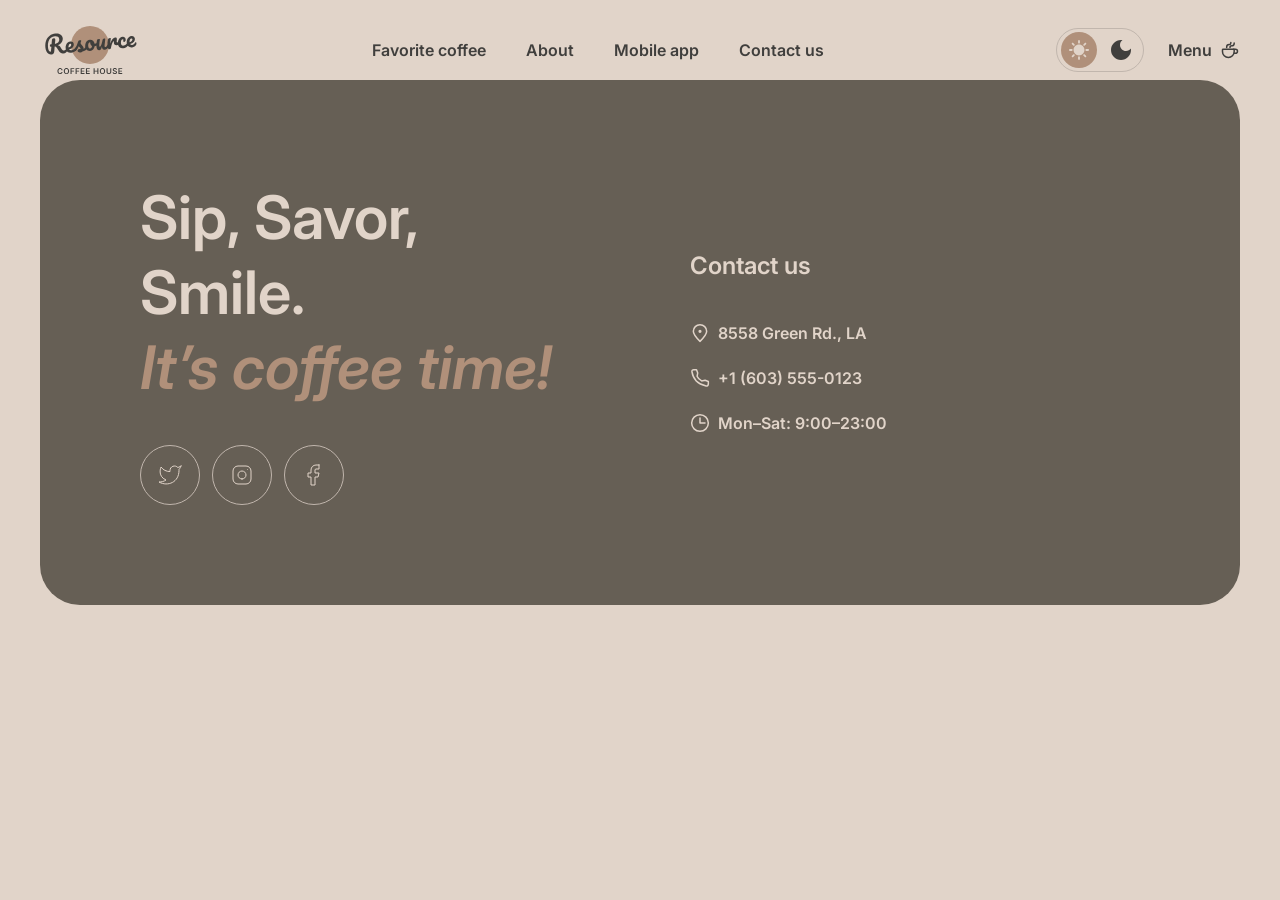
==== index.html @ eb85e0c7 "feat: add footer and header components" ====
<!doctype html>
<html lang="en" data-theme="light">
  <head>
    <meta charset="UTF-8" />
    <meta name="viewport" content="width=device-width, initial-scale=1.0" />

    <title>Coffee House</title>
    <meta name="description" content="Coffee House — enjoy premium coffee at out charming cafe." />

    <link rel="icon" href="./assets/icons/favicon.ico" sizes="any" />
    <link rel="icon" href="./assets/icons/favicon.svg" type="image/svg+xml" />
    <link rel="apple-touch-icon" href="./assets/images/mobile_icon.png" />

    <link rel="stylesheet" href="./css/global.css" />
    <link rel="stylesheet" href="./css/typography.css" />



    <link rel="stylesheet" href="./components/header/header.css" />
    <link rel="stylesheet" href="./components/footer/footer.css" />

    <script src="./js/components.js" defer></script>
    <script src="./js/theme.js" defer></script>
    <script src="./components/header/header.js" defer></script>
  </head>

  <body>
    <div id="header-container"></div>

    <main>
      <section class="hero">
        <!-- Hero -->
      </section>

      <section id="favorite-coffee" class="favorite-coffee">
        <!-- Favorite coffee -->
      </section>

      <section id="about" class="about">
        <!-- About -->
      </section>

      <section id="mobile-app" class="mobile-app">
        <!-- Mobile app -->
      </section>
    </main>

    <div id="footer-container"></div>
  </body>
</html>
---- css/global.css ----
@import url("https://fonts.googleapis.com/css2?family=Inter:ital,wght@0,400;0,600;1,600&display=swap");

:root {
  color-scheme: light;

  --text-primary: light-dark(#403f3d, #e1d4c9);
  --text-inverse: light-dark(#e1d4c9, #e1d4c9);
  --text-accent: light-dark(#b0907a, #b0907a);
  --background-page: light-dark(#e1d4c9, #292826);
  --background-container: light-dark(#665f55, #403f3d);
  --background-overlay: light-dark(
    rgba(64, 63, 61, 0.8),
    rgba(41, 40, 38, 0.8)
  );
  --border-primary: light-dark(#c1b6ad, #665f55);
  --border-inverse: light-dark(#665f55, #c1b6ad);
}

:root[data-theme="light"] {
  color-scheme: light;
}

:root[data-theme="dark"] {
  color-scheme: dark;
}

*,
*::before,
*::after {
  box-sizing: border-box;
}

html {
  scroll-behavior: smooth;
}

body {
  min-width: 380px;
  padding: 20px 40px;
  margin: 0 auto;
  font-family: "Inter", sans-serif;
  color: var(--text-primary);
  background-color: var(--background-page);
}

@media (max-width: 380px) {
  body {
    padding: 20px 16px 40px;
  }
}

h1,
h2,
h3,
p {
  margin: 0;
}

ul,
ol {
  margin: 0;
  padding: 0;
  list-style: none;
}

a {
  color: inherit;
  text-decoration: none;

  &:hover {
    text-decoration: underline;
    text-decoration-thickness: 2px;
    text-underline-offset: 4px;
  }
}

button,
input,
textarea,
select {
  font: inherit;
}

button {
  padding: 0;
  color: inherit;
  background: none;
  border: none;
  cursor: pointer;
}

img,
svg {
  display: block;
}

img {
  max-width: 100%;
  height: auto;
}
---- css/typography.css ----
.heading-1 {
  font-size: 72px;
  font-weight: 600;
  line-height: 1.05;
}

.heading-2 {
  font-size: 60px;
  font-weight: 600;
  line-height: 1.25;
}

.heading-3 {
  font-size: 24px;
  font-weight: 600;
  line-height: 1.25;
}

.text-medium {
  font-size: 16px;
  font-weight: 400;
  line-height: 1.5;
}

.text-caption {
  font-size: 10px;
  font-weight: 600;
  line-height: 1.4;
}

.linkButton {
  font-size: 16px;
  font-weight: 600;
  line-height: 1.5;
}

.burger-link {
  font-size: 32px;
  font-weight: 600;
  line-height: 1.25;
}

.accent {
  color: var(--text-accent);
  font-style: italic;
}

@media (max-width: 600px) {
  .heading-1 {
    font-size: 42px;
    line-height: 1.15;
  }

  .heading-2 {
    font-size: 32px;
    line-height: 1.25;
  }
}
---- components/header/header.css ----
.header {
  display: flex;
  align-items: center;
  justify-content: space-between;
  width: 100%;
  max-width: 1440px;
  margin: 0 auto;

  .logo {
    flex-shrink: 0;

    img {
      display: block;
      width: 100px;
      height: 60px;
    }

    .logoDark {
      display: none;
    }
  }

  .navigation {
    ul {
      display: flex;
      align-items: center;
      gap: 40px;
    }
  }

  .actions {
    display: flex;
    align-items: center;
    gap: 24px;
  }

  .themeSwitch {
    display: flex;
    align-items: center;
    justify-content: space-between;
    width: 88px;
    height: 44px;
    padding: 4px;
    border: 1px solid var(--border-primary);
    border-radius: 100px;

    .option {
      display: flex;
      align-items: center;
      justify-content: center;
      width: 36px;
      height: 36px;
      color: var(--text-primary);
      border-radius: 50%;
      transition:
        color 0.3s ease,
        background-color 0.3s ease;
    }

    .icon {
      width: 20px;
      height: 20px;
      background-color: currentColor;
      mask-repeat: no-repeat;
      mask-position: center;
      mask-size: contain;
      -webkit-mask-repeat: no-repeat;
      -webkit-mask-position: center;
      -webkit-mask-size: contain;
    }

    .sun {
      mask-image: url("../../assets/icons/sun.svg");
      -webkit-mask-image: url("../../assets/icons/sun.svg");
    }

    .moon {
      mask-image: url("../../assets/icons/moon.svg");
      -webkit-mask-image: url("../../assets/icons/moon.svg");
    }
  }

  .menuLink {
    display: flex;
    align-items: center;
    gap: 8px;
    color: var(--text-primary);

    &:hover {
      text-decoration: none;
      box-shadow: inset 0 -2px 0 currentColor;
    }

    .coffeeIcon {
      width: 20px;
      height: 20px;
      flex-shrink: 0;
    }
  }

  .burger {
    display: none;
  }

  .mobileNavigation {
    display: none;
  }
}

:root[data-theme="light"] {
  .header {
    .logoLight {
      display: block;
    }

    .logoDark {
      display: none;
    }

    .themeSwitch {
      .light {
        color: var(--text-inverse);
        background-color: var(--text-accent);
      }

      .dark {
        color: var(--text-primary);
        background-color: transparent;
      }
    }
  }
}

:root[data-theme="dark"] {
  .header {
    .logoLight {
      display: none;
    }

    .logoDark {
      display: block;
    }

    .themeSwitch {
      .light {
        color: var(--text-primary);
        background-color: transparent;
      }

      .dark {
        color: var(--text-inverse);
        background-color: var(--text-accent);
      }
    }
  }
}

@media (max-width: 768px) {
  .header {
    .navigation {
      display: none;
    }

    .actions {
      display: flex;
      align-items: center;
      gap: 24px;
    }

    .menuLink {
      display: none;
    }

    .themeSwitch {
      width: 104px;
      height: 52px;

      .option {
        width: 44px;
        height: 44px;
      }

      .icon {
        width: 20px;
        height: 20px;
      }
    }

    .burger {
      position: relative;
      display: flex;
      align-items: center;
      justify-content: center;
      width: 44px;
      height: 44px;
      border: 1px solid var(--border-inverse);
      border-radius: 50%;

      span {
        position: absolute;
        width: 16px;
        height: 1px;
        background-color: var(--text-primary);
      }

      span:first-child {
        transform: translateY(-4px);
      }

      span:last-child {
        transform: translateY(4px);
      }
    }

    .mobileNavigation {
      position: fixed;
      z-index: 10;
      top: 100px;
      left: 0;
      width: 100%;
      height: calc(100dvh - 100px);
      padding: clamp(60px, 15dvh, 222px) 40px 40px;
      box-sizing: border-box;
      background-color: var(--background-page);
      align-items: flex-start;
      justify-content: center;
      overflow-y: auto;

      ul {
        display: flex;
        flex-direction: column;
        align-items: center;
        width: 100%;
        gap: clamp(32px, 6dvh, 60px);
      }

      .menu {
        display: flex;
        align-items: center;
        gap: 16px;
        margin-top: 40px;
        color: var(--text-primary);

        &:hover {
          text-decoration: none;
          box-shadow: inset 0 -2px 0 currentColor;
        }

        .coffeeIcon {
          width: 40px;
          height: 40px;
          flex-shrink: 0;
        }
      }
    }

    &.menuOpen {
      .mobileNavigation {
        display: flex;
      }

      .burger {
        span:first-child {
          transform: rotate(45deg);
        }

        span:last-child {
          transform: rotate(-45deg);
        }
      }
    }
  }
}
---- components/footer/footer.css ----
.footer {
  display: flex;
  align-items: center;
  gap: 100px;
  width: 100%;
  max-width: 1360px;
  margin: 0 auto 40px;
  padding: 100px;
  color: var(--text-inverse);
  background-color: var(--background-container);
  border-radius: 40px;

  .offer,
  .contacts {
    width: 100%;
    max-width: 530px;
  }

  .offer {
    display: flex;
    flex-direction: column;
    gap: 40px;
  }

  .socials {
    display: flex;
    align-items: center;
    gap: 12px;
  }

  .socialLink {
    display: flex;
    align-items: center;
    justify-content: center;
    width: 60px;
    height: 60px;
    border: 1px solid var(--border-primary);
    border-radius: 50%;
    text-decoration: none;

    img {
      width: 24px;
      height: 24px;
    }

    &:hover {
      text-decoration: none;
    }
  }

  .contacts {
    display: flex;
    flex-direction: column;
    gap: 40px;
  }

  .contactList {
    display: flex;
    flex-direction: column;
    align-items: flex-start;
    gap: 21px;
    margin: 0;
    font-style: normal;
  }

  .contactItem {
    display: flex;
    align-items: center;
    gap: 8px;
    color: inherit;

    img {
      width: 20px;
      height: 20px;
      flex-shrink: 0;
    }
  }
}

@media (max-width: 768px) {
  .footer {
    flex-direction: column;
    align-items: flex-start;

    gap: 100px;

    padding: 100px 60px;

    .offer,
    .contacts {
      max-width: 100%;
    }
  }
}

@media (max-width: 380px) {
  .footer {
    gap: 40px;
    margin-bottom: 40px;
    padding: 60px 16px;

    .offer {
      gap: 40px;
    }

    .contacts {
      gap: 40px;
    }
  }
}
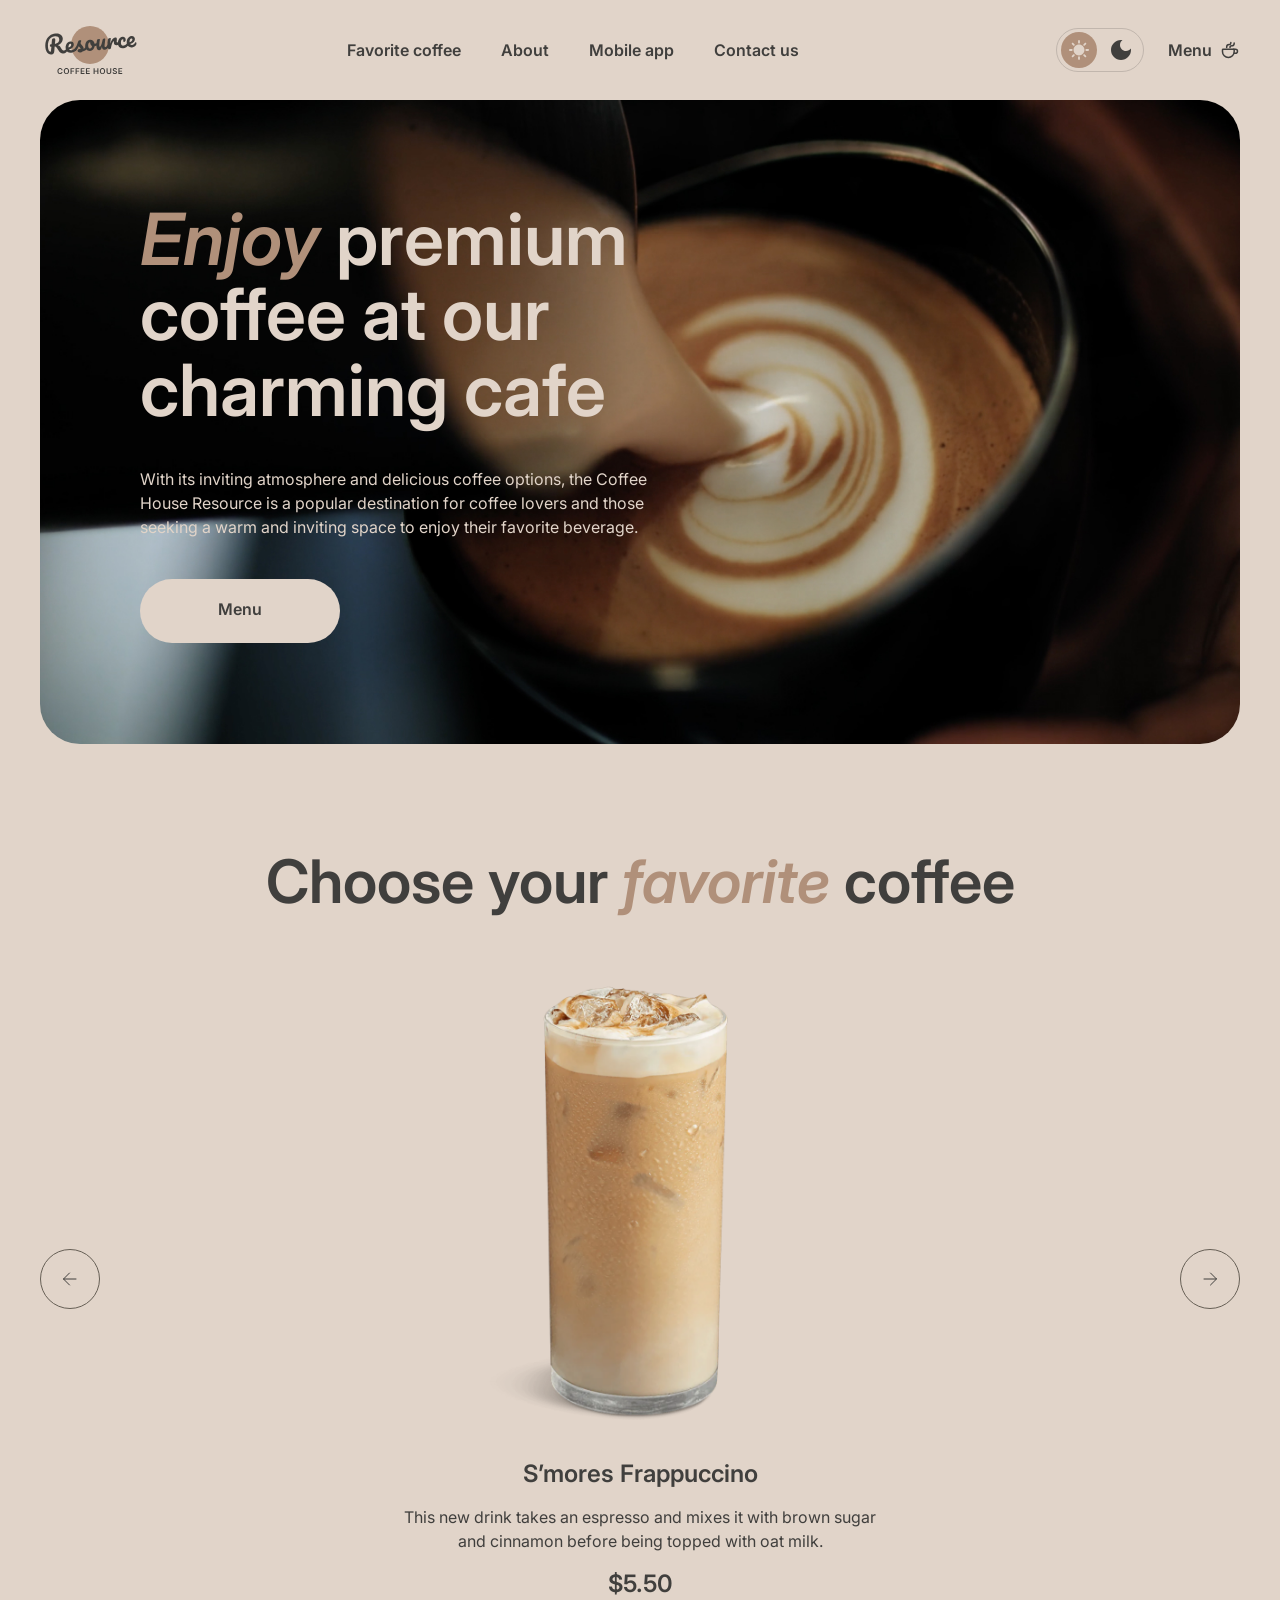
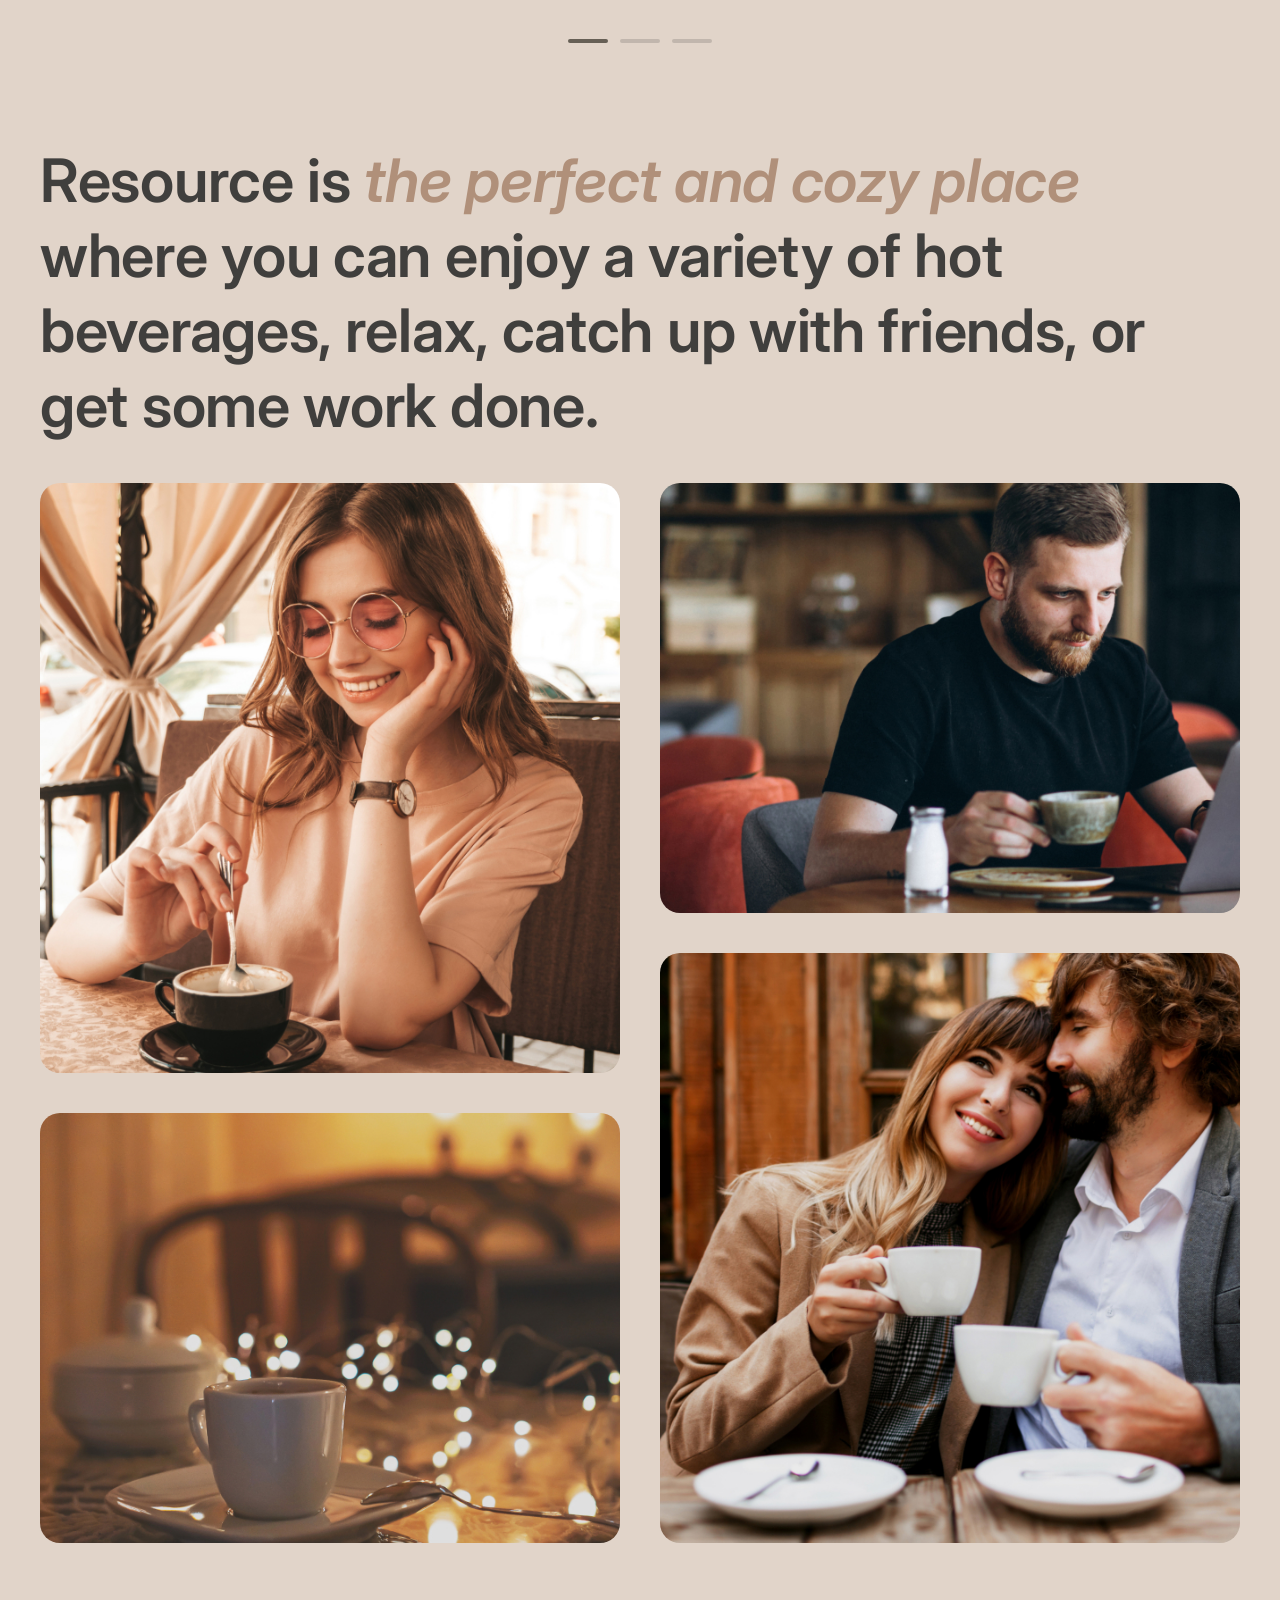
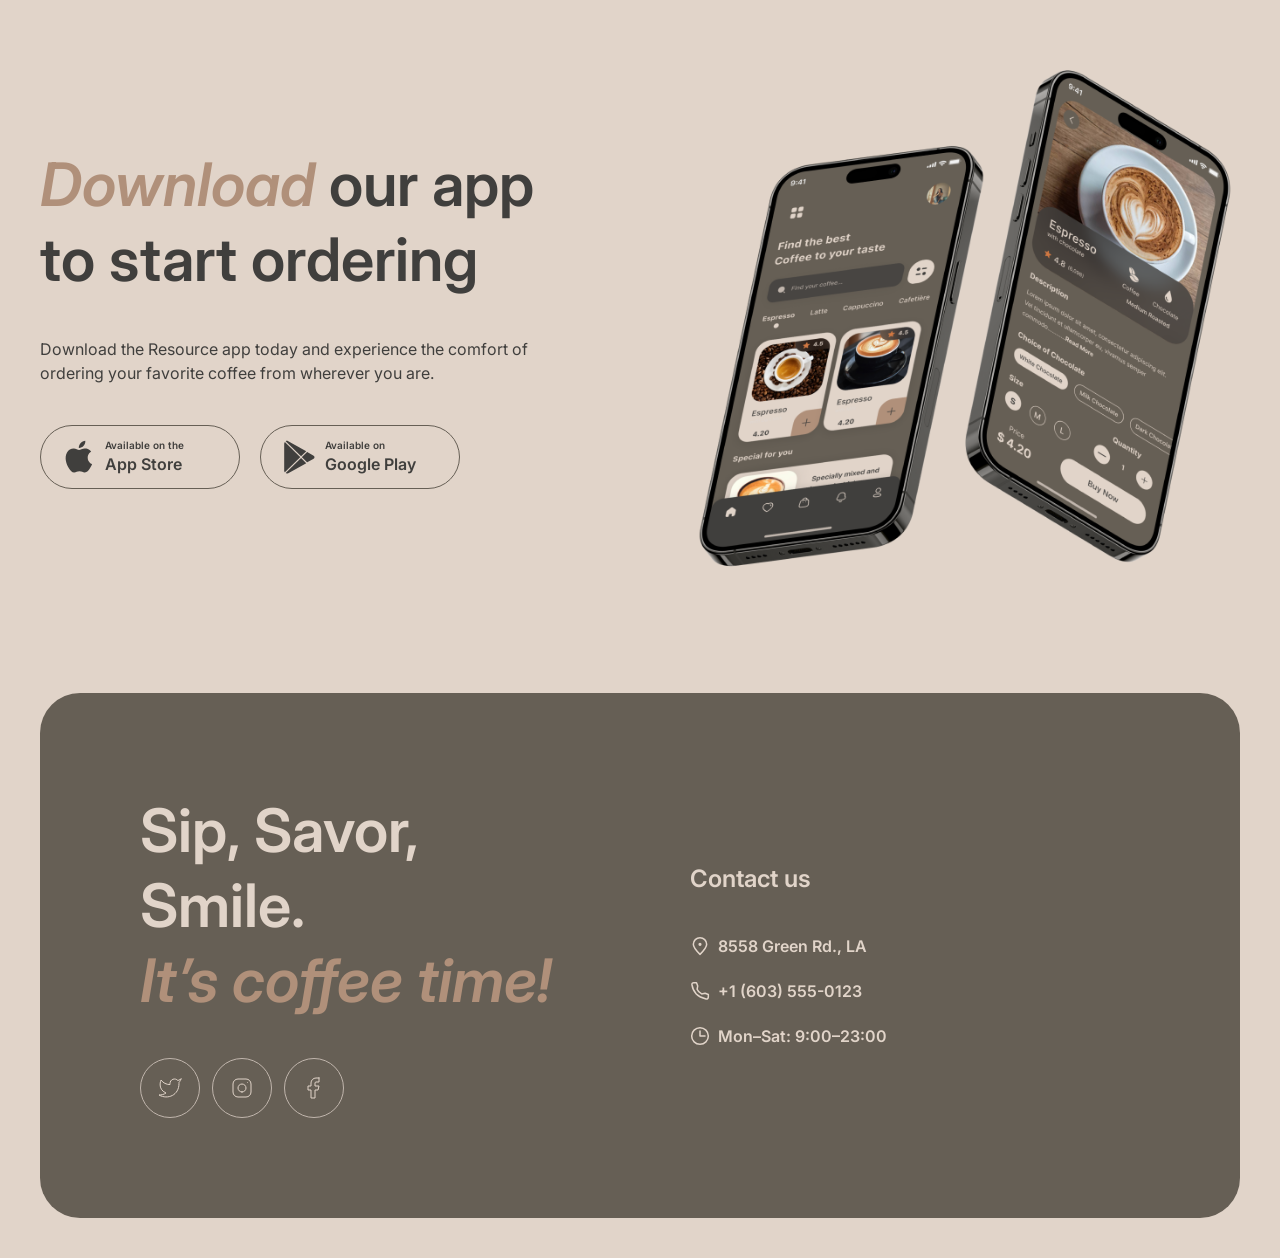
==== commit 54233bfe: "feat: add home page" ====
--- a/index.html
+++ b/index.html
@@ -5,7 +5,10 @@
     <meta name="viewport" content="width=device-width, initial-scale=1.0" />
 
     <title>Coffee House</title>
-    <meta name="description" content="Coffee House — enjoy premium coffee at out charming cafe." />
+    <meta
+      name="description"
+      content="Coffee House — enjoy premium coffee at out charming cafe."
+    />
 
     <link rel="icon" href="./assets/icons/favicon.ico" sizes="any" />
     <link rel="icon" href="./assets/icons/favicon.svg" type="image/svg+xml" />
@@ -14,10 +17,9 @@
     <link rel="stylesheet" href="./css/global.css" />
     <link rel="stylesheet" href="./css/typography.css" />
 
-
-
     <link rel="stylesheet" href="./components/header/header.css" />
     <link rel="stylesheet" href="./components/footer/footer.css" />
+    <link rel="stylesheet" href="./css/home.css" />
 
     <script src="./js/components.js" defer></script>
     <script src="./js/theme.js" defer></script>
@@ -27,21 +29,272 @@
   <body>
     <div id="header-container"></div>
 
-    <main>
+    <main class="home">
       <section class="hero">
-        <!-- Hero -->
+        <div class="heroContent">
+          <h1 class="heading-1">
+            <span class="accent">Enjoy</span>
+            premium coffee at our charming cafe
+          </h1>
+
+          <p class="text-medium">
+            With its inviting atmosphere and delicious coffee options, the
+            Coffee House Resource is a popular destination for coffee lovers and
+            those seeking a warm and inviting space to enjoy their favorite
+            beverage.
+          </p>
+
+          <a class="heroButton linkButton" href="./menu.html">
+            <span class="heroButtonContent">
+            <span>Menu</span>
+
+            <svg
+              class="coffeeIcon"
+              viewBox="0 0 20 20"
+              fill="none"
+              xmlns="http://www.w3.org/2000/svg"
+              aria-hidden="true"
+            >
+              <path
+                d="M14.167 9.76667V11.6667C14.167 14.8883 11.5553 17.5 8.33366 17.5C5.112 17.5 2.50033 14.8883 2.50033 11.6667V9.76667C2.50033 9.4353 2.76896 9.16667 3.10033 9.16667H13.567C13.8984 9.16667 14.167 9.4353 14.167 9.76667Z"
+                stroke="currentColor"
+                stroke-width="1.5"
+                stroke-linecap="round"
+                stroke-linejoin="round"
+              />
+
+              <path
+                d="M10.0003 7.50008C10.0003 6.66675 10.5956 5.83341 11.786 5.83341C13.101 5.83341 14.167 4.76743 14.167 3.45246V2.91675"
+                stroke="currentColor"
+                stroke-width="1.5"
+                stroke-linecap="round"
+                stroke-linejoin="round"
+              />
+
+              <path
+                d="M6.66634 7.5V7.08333C6.66634 5.70262 7.78563 4.58333 9.16634 4.58333C10.0868 4.58333 10.833 3.83714 10.833 2.91667V2.5"
+                stroke="currentColor"
+                stroke-width="1.5"
+                stroke-linecap="round"
+                stroke-linejoin="round"
+              />
+
+              <path
+                d="M13.333 9.16675H15.4163C16.5669 9.16675 17.4997 10.0995 17.4997 11.2501C17.4997 12.4007 16.5669 13.3334 15.4163 13.3334H14.1663"
+                stroke="currentColor"
+                stroke-width="1.5"
+                stroke-linecap="round"
+                stroke-linejoin="round"
+              />
+            </svg>
+            </span>
+          </a>
+        </div>
       </section>
 
-      <section id="favorite-coffee" class="favorite-coffee">
-        <!-- Favorite coffee -->
+      <section id="favorite-coffee" class="favoriteCoffee">
+        <h2 class="heading-2">
+          Choose your
+          <span class="accent">favorite</span>
+          coffee
+        </h2>
+
+        <div class="slider">
+          <button
+            class="sliderButton prev"
+            type="button"
+            aria-label="Previous coffee"
+          >
+            <svg
+              class="arrowIcon"
+              viewBox="0 0 24 24"
+              fill="none"
+              aria-hidden="true"
+            >
+              <path
+                d="M6 12H18.5M12.5 18L18.5 12L12.5 6"
+                stroke="currentColor"
+                stroke-linecap="round"
+                stroke-linejoin="round"
+              />
+            </svg>
+          </button>
+
+          <div class="slide">
+            <img
+              class="slideImage"
+              src="./assets/images/coffee-slider-1.png"
+              alt="S’mores Frappuccino"
+            />
+
+            <div class="slideInfo">
+              <h3 class="heading-3">S’mores Frappuccino</h3>
+
+              <p class="text-medium">
+                This new drink takes an espresso and mixes it with brown sugar
+                and cinnamon before being topped with oat milk.
+              </p>
+
+              <p class="heading-3">$5.50</p>
+            </div>
+          </div>
+
+          <button
+            class="sliderButton next"
+            type="button"
+            aria-label="Next coffee"
+          >
+            <svg
+              class="arrowIcon"
+              viewBox="0 0 24 24"
+              fill="none"
+              aria-hidden="true"
+            >
+              <path
+                d="M6 12H18.5M12.5 18L18.5 12L12.5 6"
+                stroke="currentColor"
+                stroke-linecap="round"
+                stroke-linejoin="round"
+              />
+            </svg>
+          </button>
+        </div>
+
+        <div class="sliderPagination" aria-hidden="true">
+          <span class="active"></span>
+          <span></span>
+          <span></span>
+        </div>
       </section>
 
       <section id="about" class="about">
-        <!-- About -->
+        <h2 class="heading-2">
+          Resource is
+          <span class="accent"> the perfect and cozy place </span>
+          where you can enjoy a variety of hot beverages, relax, catch up with
+          friends, or get some work done.
+        </h2>
+
+        <div class="aboutGrid">
+          <div class="aboutColumn">
+            <div class="aboutImage large">
+              <img
+                src="./assets/images/about-1.jpg"
+                alt="Woman enjoying coffee"
+              />
+            </div>
+
+            <div class="aboutImage small">
+              <img
+                src="./assets/images/about-2.jpg"
+                alt="Coffee in a cozy cafe"
+              />
+            </div>
+          </div>
+
+          <div class="aboutColumn">
+            <div class="aboutImage small">
+              <img
+                src="./assets/images/about-3.jpg"
+                alt="Man drinking coffee"
+              />
+            </div>
+
+            <div class="aboutImage large">
+              <img
+                src="./assets/images/about-4.jpg"
+                alt="Couple drinking coffee"
+              />
+            </div>
+          </div>
+        </div>
       </section>
 
-      <section id="mobile-app" class="mobile-app">
-        <!-- Mobile app -->
+      <section id="mobile-app" class="mobileApp">
+        <div class="mobileContent">
+          <h2 class="heading-2">
+            <span class="accent">Download</span>
+            our app
+            <br />
+            to start ordering
+          </h2>
+
+          <p class="text-medium">
+            Download the Resource app today and experience the comfort of
+            ordering your favorite coffee from wherever you are.
+          </p>
+
+          <div class="storeButtons">
+            <a
+              class="storeButton"
+              href="#"
+              aria-label="Download on the App Store"
+            >
+              <svg
+                class="storeIcon"
+                width="36"
+                height="36"
+                viewBox="0 0 36 36"
+                fill="none"
+                aria-hidden="true"
+              >
+                <path
+                  d="M26.7069 18.6307C26.67 14.6324 30.0647 12.6872 30.2199 12.5966C28.2974 9.86366 25.3175 9.49026 24.2703 9.46048C21.7676 9.20369 19.3399 10.9206 18.065 10.9206C16.7646 10.9206 14.8014 9.48529 12.6854 9.52747C9.96257 9.56841 7.41529 11.1055 6.01823 13.4923C3.13505 18.359 5.28535 25.5108 8.04766 29.4446C9.42945 31.3712 11.0441 33.5223 13.1575 33.4466C15.2251 33.3635 15.9974 32.1614 18.4925 32.1614C20.9647 32.1614 21.69 33.4466 23.8453 33.3983C26.0644 33.3635 27.4614 31.463 28.7948 29.519C30.3917 27.3108 31.0329 25.1362 31.0584 25.0245C31.0062 25.0071 26.7489 23.4229 26.7069 18.6307Z"
+                  fill="currentColor"
+                />
+                <path
+                  d="M22.6353 6.87268C23.7474 5.51675 24.5082 3.67205 24.297 1.80005C22.6875 1.86952 20.6746 2.88554 19.5155 4.21169C18.49 5.38029 17.5739 7.29571 17.8105 9.097C19.6185 9.2285 21.4749 8.20752 22.6353 6.87268Z"
+                  fill="currentColor"
+                />
+              </svg>
+
+              <span class="storeText">
+                <span class="text-caption">Available on the</span>
+                <span class="linkButton">App Store</span>
+              </span>
+            </a>
+
+            <a class="storeButton" href="#" aria-label="Get it on Google Play">
+              <svg
+                class="storeIcon"
+                width="36"
+                height="36"
+                viewBox="0 0 36 36"
+                fill="none"
+                aria-hidden="true"
+              >
+                <path
+                  d="M3.7558 3.20297C3.39335 3.57289 3.18359 4.14884 3.18359 4.89471V31.4994C3.18359 32.2453 3.39335 32.8212 3.7558 33.1911L3.84525 33.2723L19.1359 18.37V18.0181L3.84525 3.11575L3.7558 3.20297Z"
+                  fill="currentColor"
+                />
+                <path
+                  d="M26.0778 23.34L20.9866 18.37V18.0181L26.084 13.0482L26.1981 13.1128L32.2348 16.4617C33.9575 17.4121 33.9575 18.976 32.2348 19.9324L26.1981 23.2753L26.0778 23.34V23.34Z"
+                  fill="currentColor"
+                />
+                <path
+                  d="M25.2735 24.2007L20.062 19.1195L4.68188 34.1166C5.25409 34.7031 6.1872 34.7737 7.24832 34.1873L25.2735 24.2007"
+                  fill="currentColor"
+                />
+                <path
+                  d="M25.2735 12.1876L7.24832 2.20103C6.1872 1.62058 5.25409 1.69125 4.68188 2.27772L20.062 17.2688L25.2735 12.1876Z"
+                  fill="currentColor"
+                />
+              </svg>
+
+              <span class="storeText">
+                <span class="text-caption">Available on</span>
+                <span class="linkButton">Google Play</span>
+              </span>
+            </a>
+          </div>
+        </div>
+
+        <div class="mobileImage">
+          <img
+            src="./assets/images/mobile-screens.png"
+            alt="Resource mobile application"
+          />
+        </div>
       </section>
     </main>
 
--- a/css/global.css
+++ b/css/global.css
@@ -2,7 +2,6 @@
 
 :root {
   color-scheme: light;
-
   --text-primary: light-dark(#403f3d, #e1d4c9);
   --text-inverse: light-dark(#e1d4c9, #e1d4c9);
   --text-accent: light-dark(#b0907a, #b0907a);
@@ -14,6 +13,7 @@
   );
   --border-primary: light-dark(#c1b6ad, #665f55);
   --border-inverse: light-dark(#665f55, #c1b6ad);
+  --page-padding: 40px;
 }
 
 :root[data-theme="light"] {
@@ -36,16 +36,16 @@
 
 body {
   min-width: 380px;
-  padding: 20px 40px;
   margin: 0 auto;
   font-family: "Inter", sans-serif;
   color: var(--text-primary);
   background-color: var(--background-page);
+  padding: 20px var(--page-padding) 40px;
 }
 
 @media (max-width: 380px) {
-  body {
-    padding: 20px 16px 40px;
+  :root {
+    --page-padding: 16px;
   }
 }
 
--- a/css/typography.css
+++ b/css/typography.css
@@ -45,7 +45,7 @@
   font-style: italic;
 }
 
-@media (max-width: 600px) {
+@media (max-width: 380px) {
   .heading-1 {
     font-size: 42px;
     line-height: 1.15;
--- a/components/header/header.css
+++ b/components/header/header.css
@@ -3,7 +3,7 @@
   align-items: center;
   justify-content: space-between;
   width: 100%;
-  max-width: 1440px;
+  max-width: 1360px;
   margin: 0 auto;
 
   .logo {
@@ -21,6 +21,7 @@
   }
 
   .navigation {
+    margin-left: -50px;
     ul {
       display: flex;
       align-items: center;
@@ -107,6 +108,17 @@
   }
 }
 
+.menuPage {
+  .header {
+    .menuLink {
+      text-decoration: none;
+      box-shadow: inset 0 -2px 0 currentColor;
+      pointer-events: none;
+      cursor: default;
+    }
+  }
+}
+
 :root[data-theme="light"] {
   .header {
     .logoLight {
@@ -219,7 +231,7 @@
       left: 0;
       width: 100%;
       height: calc(100dvh - 100px);
-      padding: clamp(60px, 15dvh, 222px) 40px 40px;
+      padding: clamp(60px, 15dvh, 222px) var(--page-padding) 40px;
       box-sizing: border-box;
       background-color: var(--background-page);
       align-items: flex-start;
@@ -270,4 +282,18 @@
       }
     }
   }
-}+}
+
+@media (max-width: 380px) {
+  .header {
+    .navigation {
+      display: none;
+    }
+
+    .actions {
+      display: flex;
+      align-items: center;
+      gap: 12px;
+    }
+  }
+}
--- a/components/footer/footer.css
+++ b/components/footer/footer.css
@@ -4,7 +4,7 @@
   gap: 100px;
   width: 100%;
   max-width: 1360px;
-  margin: 0 auto 40px;
+  margin: 0 auto;
   padding: 100px;
   color: var(--text-inverse);
   background-color: var(--background-container);
@@ -81,9 +81,7 @@
   .footer {
     flex-direction: column;
     align-items: flex-start;
-
     gap: 100px;
-
     padding: 100px 60px;
 
     .offer,
@@ -96,7 +94,6 @@
 @media (max-width: 380px) {
   .footer {
     gap: 40px;
-    margin-bottom: 40px;
     padding: 60px 16px;
 
     .offer {
--- a/css/home.css
+++ b/css/home.css
@@ -0,0 +1,368 @@
+.home {
+  display: flex;
+  flex-direction: column;
+  gap: 100px;
+  width: 100%;
+  max-width: 1360px;
+  margin: 20px auto 100px;
+}
+
+.hero {
+  display: flex;
+  align-items: center;
+  min-height: 644px;
+  padding: 100px;
+  color: var(--text-inverse);
+  background: url("../assets/images/img-hero.jpg") center / cover no-repeat;
+  border-radius: 40px;
+
+  .heroContent {
+    display: flex;
+    flex-direction: column;
+    align-items: flex-start;
+    gap: 40px;
+    width: 100%;
+    max-width: 530px;
+  }
+
+  .heroButton {
+    display: flex;
+    align-items: center;
+    justify-content: center;
+    width: 200px;
+    height: 64px;
+    color: var(--text-primary);
+    background-color: var(--background-page);
+    border-radius: 100px;
+
+    &:hover {
+      text-decoration: none;
+      .heroButtonContent {
+        box-shadow: inset 0 -2px 0 currentColor;
+      }
+    }
+  }
+
+  .heroButtonContent {
+    display: flex;
+    align-items: center;
+    gap: 8px;
+    padding-bottom: 4px;
+  }
+
+  .coffeeIcon {
+    display: none;
+    width: 20px;
+    height: 20px;
+    flex-shrink: 0;
+  }
+}
+.favoriteCoffee {
+  display: flex;
+  flex-direction: column;
+  align-items: center;
+  gap: 40px;
+
+  > h2 {
+    text-align: center;
+  }
+
+  .slider {
+    display: flex;
+    align-items: center;
+    justify-content: space-between;
+    width: 100%;
+  }
+
+  .sliderButton {
+    display: flex;
+    align-items: center;
+    justify-content: center;
+    width: 60px;
+    height: 60px;
+    color: var(--text-primary);
+    border: 1px solid var(--border-inverse);
+    border-radius: 50%;
+
+    .arrowIcon {
+      width: 24px;
+      height: 24px;
+    }
+
+    &.prev {
+      .arrowIcon {
+        transform: rotate(180deg);
+      }
+    }
+  }
+
+  .slide {
+    display: flex;
+    flex-direction: column;
+    align-items: center;
+    gap: 20px;
+    width: 480px;
+  }
+
+  .slideImage {
+    width: 480px;
+    height: 480px;
+    object-fit: contain;
+  }
+
+  .slideInfo {
+    display: flex;
+    flex-direction: column;
+    align-items: center;
+    gap: 16px;
+    width: 100%;
+    text-align: center;
+  }
+
+  .sliderPagination {
+    display: flex;
+    gap: 12px;
+
+    span {
+      position: relative;
+      width: 40px;
+      height: 4px;
+      overflow: hidden;
+      background-color: var(--border-primary);
+      border-radius: 100px;
+    }
+
+    .active {
+      background-color: var(--border-inverse);
+    }
+  }
+}
+
+.about {
+  display: flex;
+  flex-direction: column;
+  gap: 40px;
+
+  > h2 {
+    letter-spacing: -0.005em;
+  }
+
+  .aboutGrid {
+    display: grid;
+    grid-template-columns: repeat(2, 1fr);
+    gap: 40px;
+  }
+
+  .aboutColumn {
+    display: flex;
+    flex-direction: column;
+    gap: 40px;
+  }
+
+  .aboutImage {
+    overflow: hidden;
+    border-radius: 20px;
+
+    img {
+      width: 100%;
+      height: 100%;
+      object-fit: cover;
+      transform: scale(1.1);
+    }
+
+    &.large {
+      height: 590px;
+    }
+
+    &.small {
+      height: 430px;
+    }
+  }
+}
+
+.mobileApp {
+  display: flex;
+  align-items: center;
+  gap: 100px;
+
+  .mobileContent {
+    display: flex;
+    flex-direction: column;
+    gap: 40px;
+    width: 100%;
+    max-width: 630px;
+  }
+
+  .storeButtons {
+    display: flex;
+    gap: 20px;
+  }
+
+  .storeButton {
+    display: flex;
+    align-items: center;
+    gap: 8px;
+    width: 200px;
+    height: 64px;
+    padding: 12px 20px;
+    color: var(--text-primary);
+    border: 1px solid var(--border-inverse);
+    border-radius: 100px;
+
+    &:hover {
+      text-decoration: none;
+    }
+  }
+
+  .storeIcon {
+    width: 36px;
+    height: 36px;
+    flex-shrink: 0;
+  }
+
+  .storeText {
+    display: flex;
+    flex-direction: column;
+    align-items: flex-start;
+  }
+
+  .mobileImage {
+    width: 100%;
+    max-width: 630px;
+
+    img {
+      width: 100%;
+    }
+  }
+}
+
+@media (max-width: 768px) {
+  .hero {
+    padding: 100px 60px;
+    background-position: center;
+
+    .heroButton {
+      .coffeeIcon {
+        display: block;
+      }
+    }
+  }
+
+  .favoriteCoffee {
+    .slider {
+      gap: 12px;
+    }
+  }
+
+  .about {
+    .aboutGrid {
+      grid-template-columns: 1fr;
+    }
+
+    .aboutColumn {
+      &:first-child {
+        .small {
+          display: none;
+        }
+      }
+
+      &:last-child {
+        .small {
+          display: none;
+        }
+      }
+
+      .large {
+        height: 590px;
+      }
+    }
+
+    .aboutColumn:last-child {
+      .large {
+        order: -1;
+      }
+    }
+  }
+
+  .mobileApp {
+    flex-direction: column;
+    align-items: flex-start;
+    gap: 100px;
+
+    .mobileContent {
+      max-width: 100%;
+    }
+
+    .mobileImage {
+      align-self: center;
+      max-width: 630px;
+    }
+  }
+}
+
+@media (max-width: 380px) {
+  .home {
+    gap: 100px;
+    margin-top: 20px;
+  }
+
+  .hero {
+    min-height: 552px;
+    padding: 60px 16px;
+    background-position: center;
+
+    .heroContent {
+      gap: 40px;
+    }
+  }
+
+  .favoriteCoffee {
+    .slider {
+      justify-content: center;
+    }
+
+    .sliderButton {
+      display: none;
+    }
+
+    .slide {
+      width: 100%;
+    }
+
+    .slideImage {
+      width: 348px;
+      height: 348px;
+    }
+  }
+
+  .about {
+    .aboutGrid {
+      gap: 40px;
+    }
+
+    .aboutColumn {
+      gap: 40px;
+
+      .large {
+        height: 590px;
+      }
+    }
+  }
+
+  .mobileApp {
+    gap: 40px;
+
+    .mobileContent {
+      gap: 40px;
+    }
+
+    .storeButtons {
+      flex-direction: column;
+      gap: 20px;
+    }
+
+    .mobileImage {
+      width: 100%;
+    }
+  }
+}
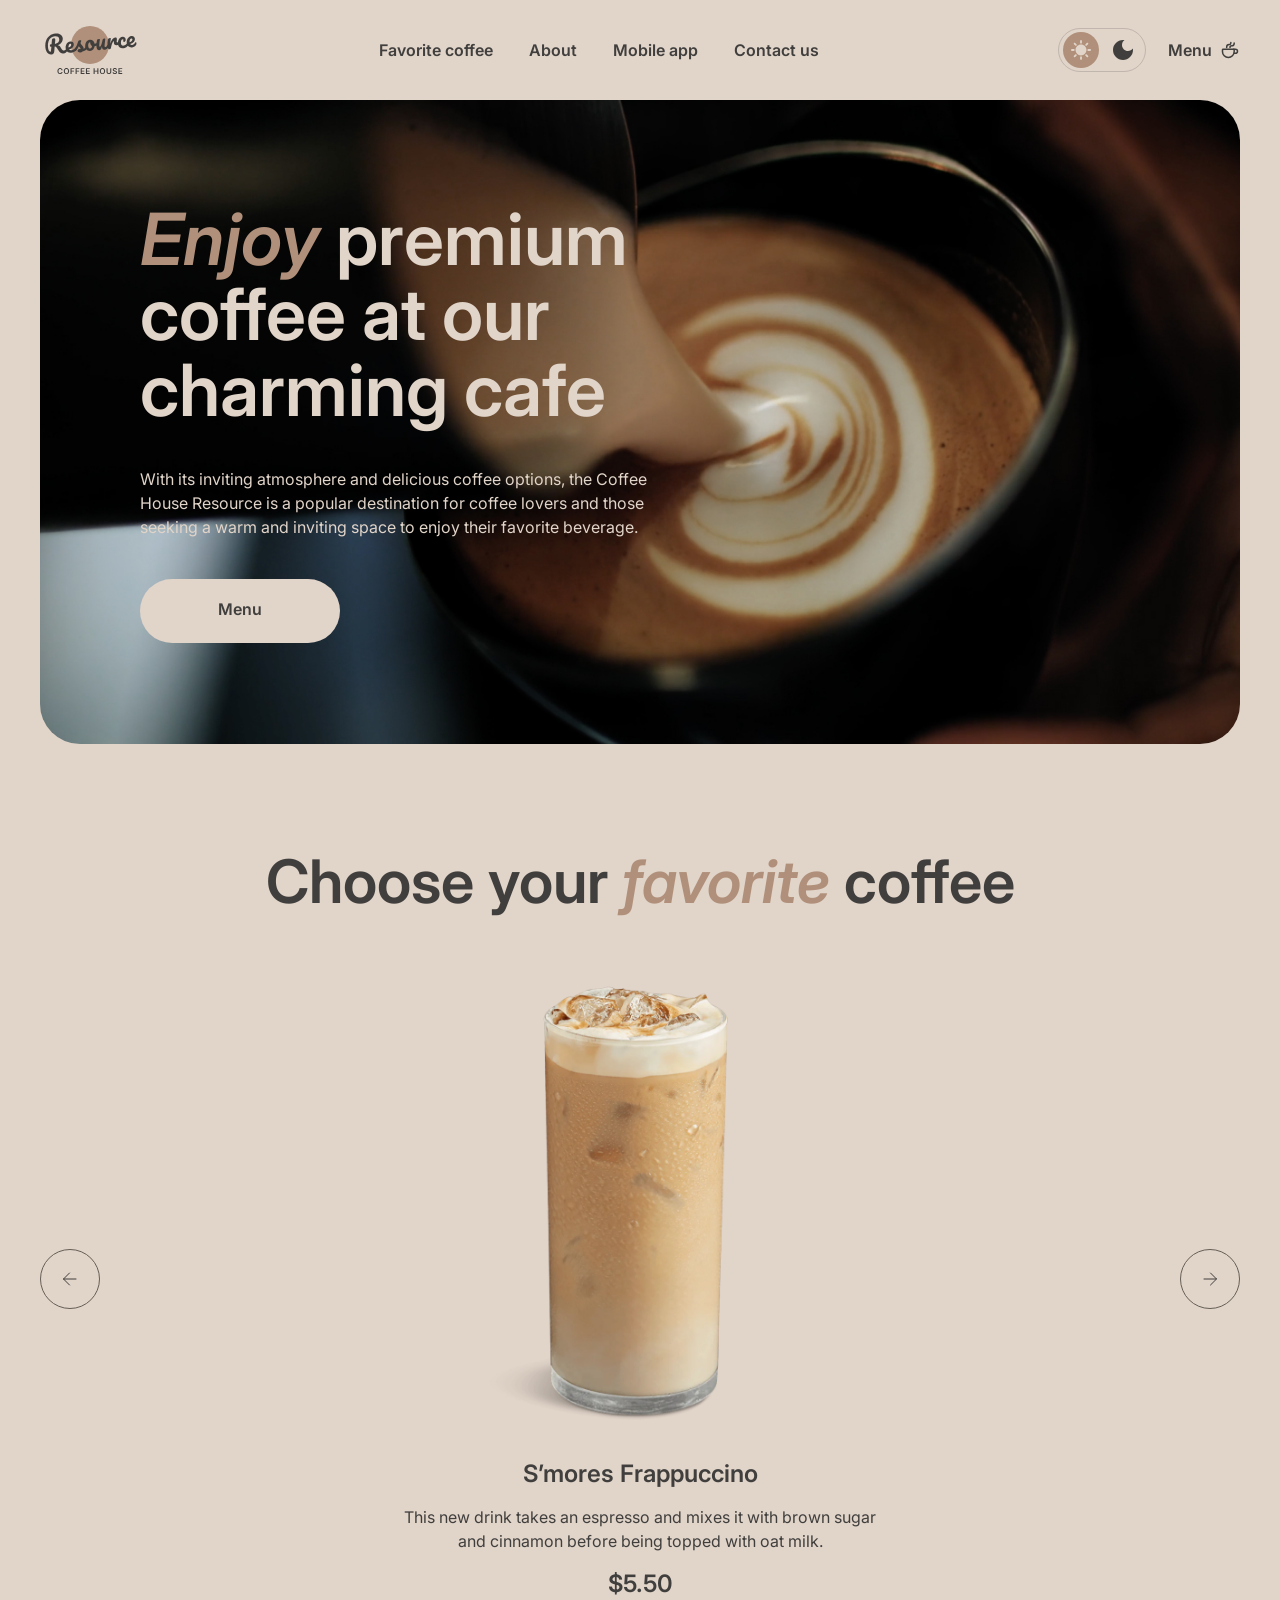
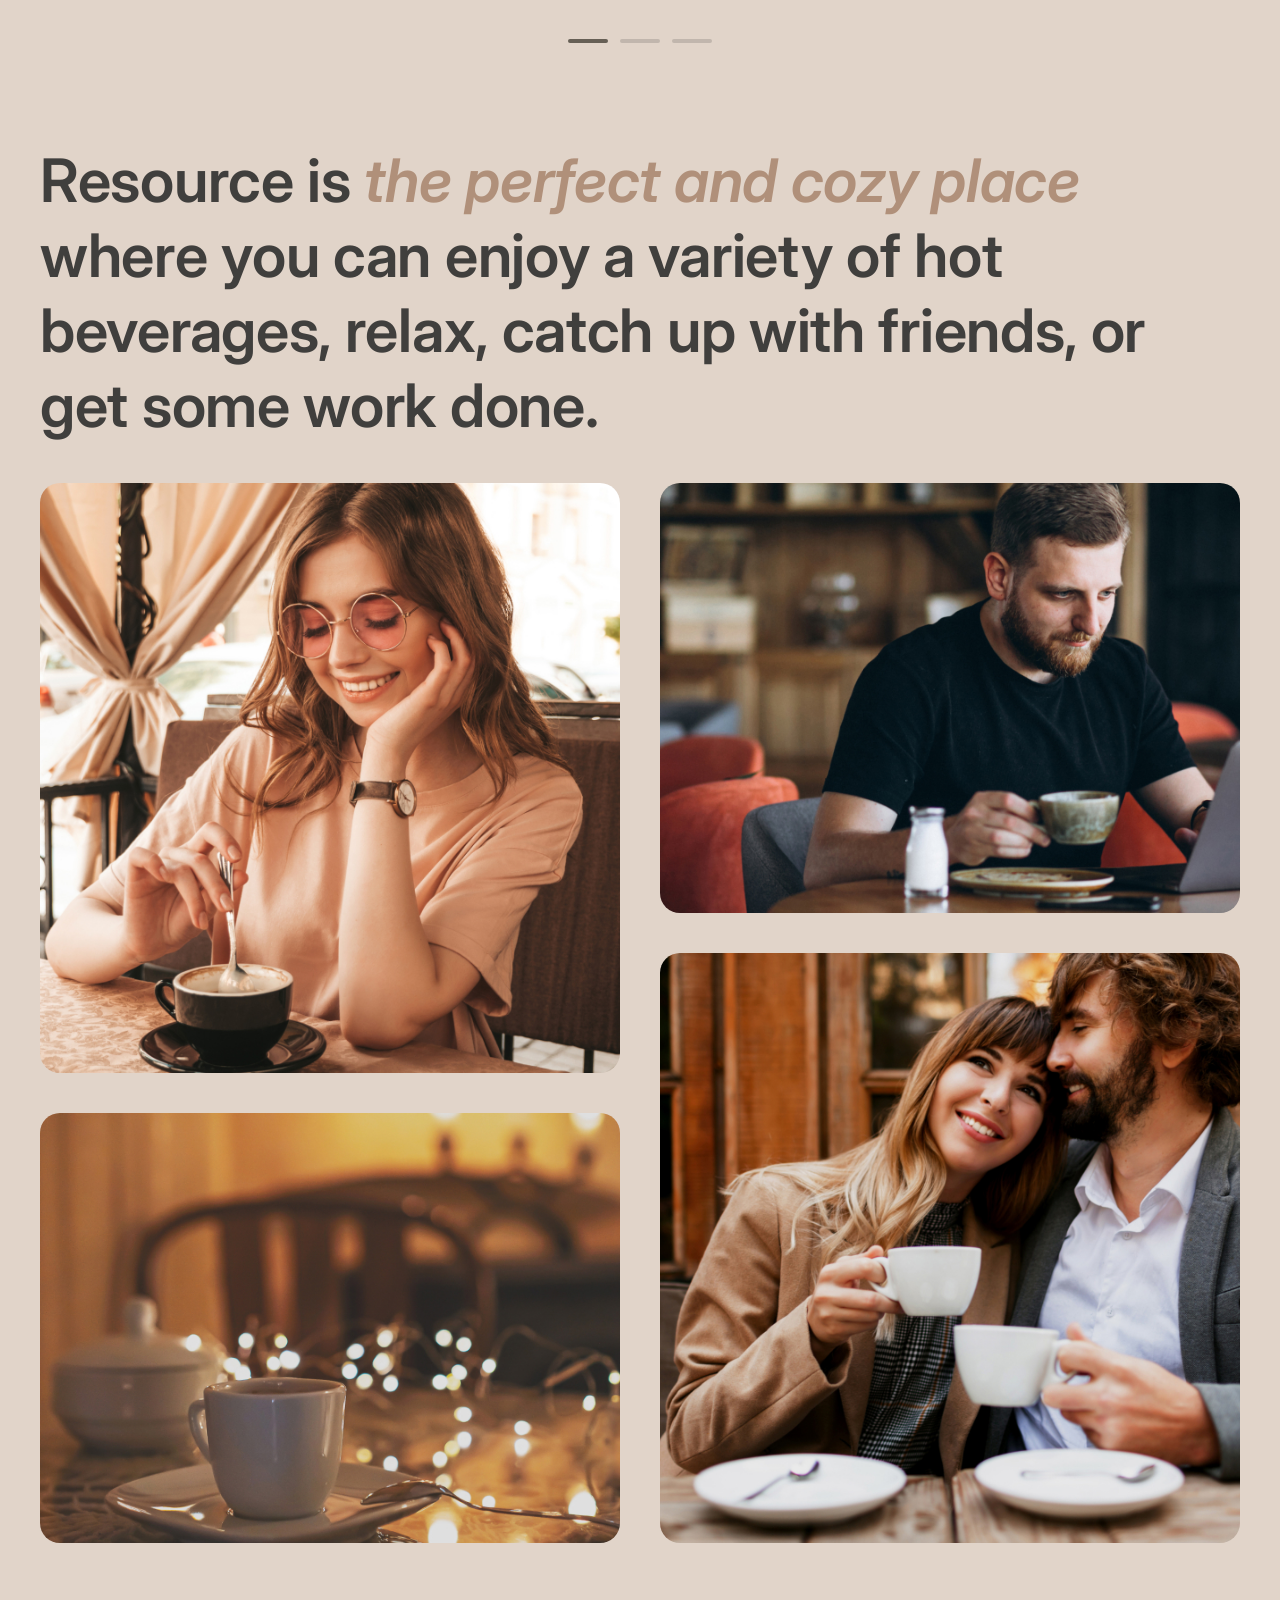
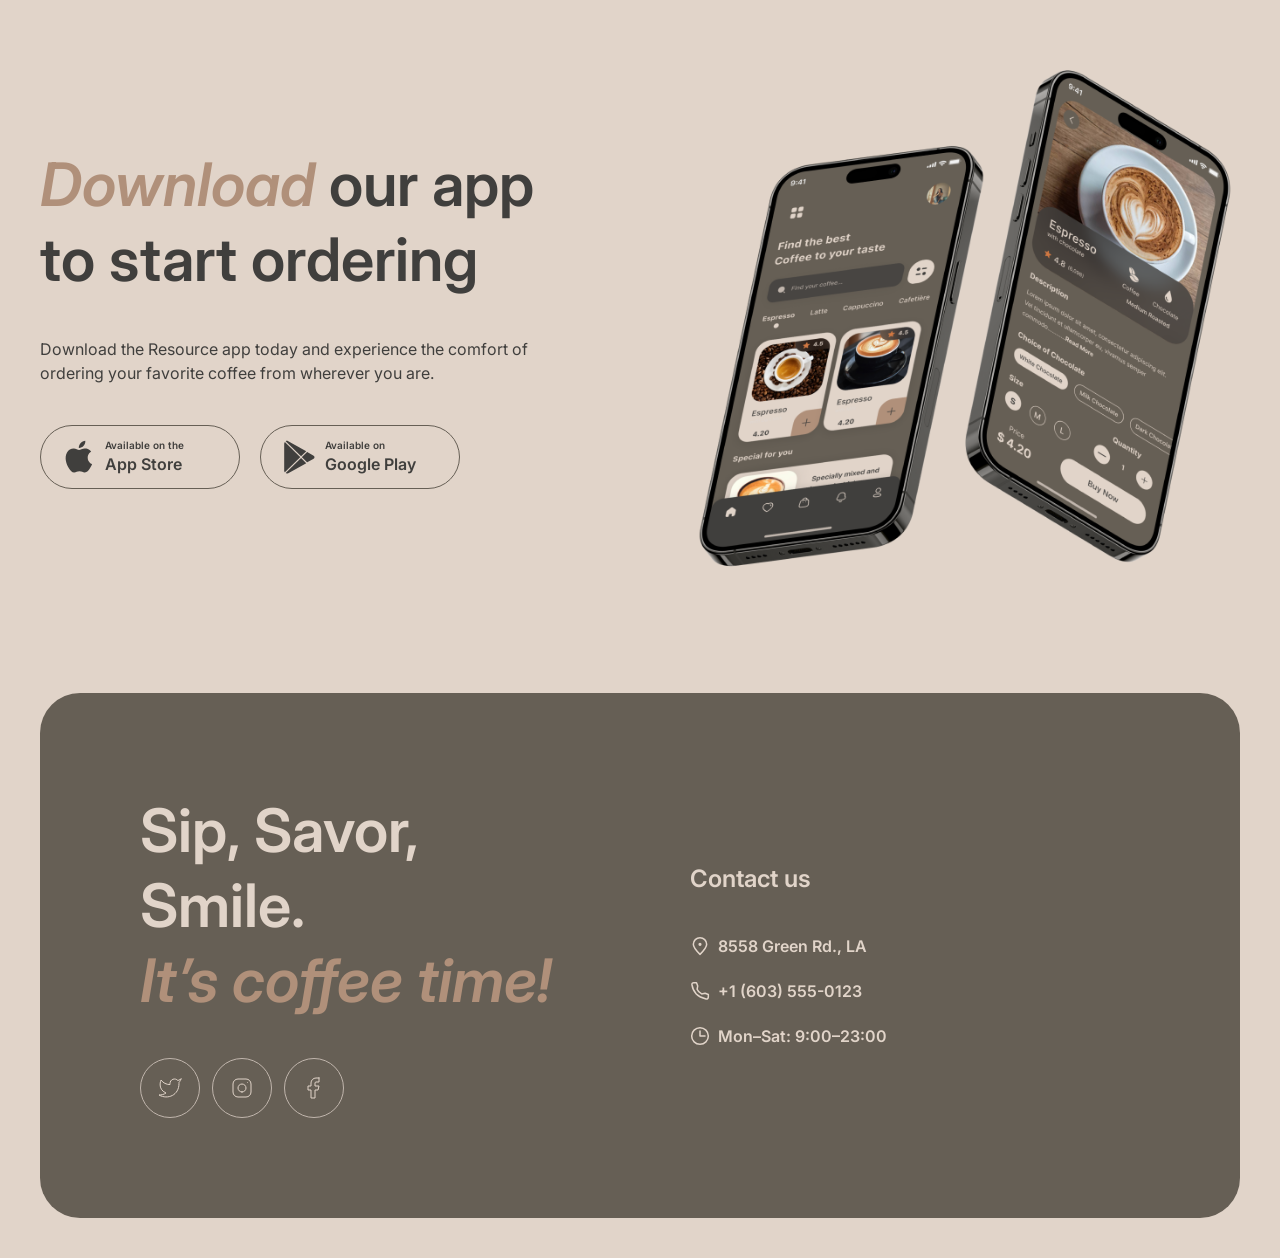
==== commit f13291db: "feat: add slider logic and fix burger" ====
--- a/index.html
+++ b/index.html
@@ -7,7 +7,7 @@
     <title>Coffee House</title>
     <meta
       name="description"
-      content="Coffee House — enjoy premium coffee at out charming cafe."
+      content="Coffee House — enjoy premium coffee at our charming cafe."
     />
 
     <link rel="icon" href="./assets/icons/favicon.ico" sizes="any" />
@@ -24,6 +24,7 @@
     <script src="./js/components.js" defer></script>
     <script src="./js/theme.js" defer></script>
     <script src="./components/header/header.js" defer></script>
+    <script src="./js/slider.js" defer></script>
   </head>
 
   <body>
@@ -46,47 +47,47 @@
 
           <a class="heroButton linkButton" href="./menu.html">
             <span class="heroButtonContent">
-            <span>Menu</span>
-
-            <svg
-              class="coffeeIcon"
-              viewBox="0 0 20 20"
-              fill="none"
-              xmlns="http://www.w3.org/2000/svg"
-              aria-hidden="true"
-            >
-              <path
-                d="M14.167 9.76667V11.6667C14.167 14.8883 11.5553 17.5 8.33366 17.5C5.112 17.5 2.50033 14.8883 2.50033 11.6667V9.76667C2.50033 9.4353 2.76896 9.16667 3.10033 9.16667H13.567C13.8984 9.16667 14.167 9.4353 14.167 9.76667Z"
-                stroke="currentColor"
-                stroke-width="1.5"
-                stroke-linecap="round"
-                stroke-linejoin="round"
-              />
-
-              <path
-                d="M10.0003 7.50008C10.0003 6.66675 10.5956 5.83341 11.786 5.83341C13.101 5.83341 14.167 4.76743 14.167 3.45246V2.91675"
-                stroke="currentColor"
-                stroke-width="1.5"
-                stroke-linecap="round"
-                stroke-linejoin="round"
-              />
-
-              <path
-                d="M6.66634 7.5V7.08333C6.66634 5.70262 7.78563 4.58333 9.16634 4.58333C10.0868 4.58333 10.833 3.83714 10.833 2.91667V2.5"
-                stroke="currentColor"
-                stroke-width="1.5"
-                stroke-linecap="round"
-                stroke-linejoin="round"
-              />
-
-              <path
-                d="M13.333 9.16675H15.4163C16.5669 9.16675 17.4997 10.0995 17.4997 11.2501C17.4997 12.4007 16.5669 13.3334 15.4163 13.3334H14.1663"
-                stroke="currentColor"
-                stroke-width="1.5"
-                stroke-linecap="round"
-                stroke-linejoin="round"
-              />
-            </svg>
+              <span>Menu</span>
+
+              <svg
+                class="coffeeIcon"
+                viewBox="0 0 20 20"
+                fill="none"
+                xmlns="http://www.w3.org/2000/svg"
+                aria-hidden="true"
+              >
+                <path
+                  d="M14.167 9.76667V11.6667C14.167 14.8883 11.5553 17.5 8.33366 17.5C5.112 17.5 2.50033 14.8883 2.50033 11.6667V9.76667C2.50033 9.4353 2.76896 9.16667 3.10033 9.16667H13.567C13.8984 9.16667 14.167 9.4353 14.167 9.76667Z"
+                  stroke="currentColor"
+                  stroke-width="1.5"
+                  stroke-linecap="round"
+                  stroke-linejoin="round"
+                />
+
+                <path
+                  d="M10.0003 7.50008C10.0003 6.66675 10.5956 5.83341 11.786 5.83341C13.101 5.83341 14.167 4.76743 14.167 3.45246V2.91675"
+                  stroke="currentColor"
+                  stroke-width="1.5"
+                  stroke-linecap="round"
+                  stroke-linejoin="round"
+                />
+
+                <path
+                  d="M6.66634 7.5V7.08333C6.66634 5.70262 7.78563 4.58333 9.16634 4.58333C10.0868 4.58333 10.833 3.83714 10.833 2.91667V2.5"
+                  stroke="currentColor"
+                  stroke-width="1.5"
+                  stroke-linecap="round"
+                  stroke-linejoin="round"
+                />
+
+                <path
+                  d="M13.333 9.16675H15.4163C16.5669 9.16675 17.4997 10.0995 17.4997 11.2501C17.4997 12.4007 16.5669 13.3334 15.4163 13.3334H14.1663"
+                  stroke="currentColor"
+                  stroke-width="1.5"
+                  stroke-linecap="round"
+                  stroke-linejoin="round"
+                />
+              </svg>
             </span>
           </a>
         </div>
@@ -120,22 +121,64 @@
             </svg>
           </button>
 
-          <div class="slide">
-            <img
-              class="slideImage"
-              src="./assets/images/coffee-slider-1.png"
-              alt="S’mores Frappuccino"
-            />
-
-            <div class="slideInfo">
-              <h3 class="heading-3">S’mores Frappuccino</h3>
-
-              <p class="text-medium">
-                This new drink takes an espresso and mixes it with brown sugar
-                and cinnamon before being topped with oat milk.
-              </p>
-
-              <p class="heading-3">$5.50</p>
+          <div class="sliderViewport">
+            <div class="sliderTrack">
+              <div class="slide">
+                <img
+                  class="slideImage"
+                  src="./assets/images/coffee-slider-1.png"
+                  alt="S’mores Frappuccino"
+                />
+
+                <div class="slideInfo">
+                  <h3 class="heading-3">S’mores Frappuccino</h3>
+
+                  <p class="text-medium">
+                    This new drink takes an espresso and mixes it with brown
+                    sugar and cinnamon before being topped with oat milk.
+                  </p>
+
+                  <p class="heading-3">$5.50</p>
+                </div>
+              </div>
+
+              <div class="slide">
+                <img
+                  class="slideImage"
+                  src="./assets/images/coffee-slider-2.png"
+                  alt="Caramel Macchiato"
+                />
+
+                <div class="slideInfo">
+                  <h3 class="heading-3">Caramel Macchiato</h3>
+
+                  <p class="text-medium">
+                    Fragrant and unique classic espresso with rich
+                    caramel-peanut syrup, with cream under whipped thick foam.
+                  </p>
+
+                  <p class="heading-3">$5.00</p>
+                </div>
+              </div>
+
+              <div class="slide">
+                <img
+                  class="slideImage"
+                  src="./assets/images/coffee-slider-3.png"
+                  alt="Ice coffee"
+                />
+
+                <div class="slideInfo">
+                  <h3 class="heading-3">Ice coffee</h3>
+
+                  <p class="text-medium">
+                    A popular summer drink that tones and invigorates. Prepared
+                    from coffee, milk and ice.
+                  </p>
+
+                  <p class="heading-3">$4.50</p>
+                </div>
+              </div>
             </div>
           </div>
 
@@ -160,10 +203,25 @@
           </button>
         </div>
 
-        <div class="sliderPagination" aria-hidden="true">
-          <span class="active"></span>
-          <span></span>
-          <span></span>
+        <div class="sliderPagination" aria-label="Coffee slider pagination">
+          <button
+            class="paginationButton active"
+            type="button"
+            aria-label="Show slide 1"
+            aria-current="true"
+          ></button>
+
+          <button
+            class="paginationButton"
+            type="button"
+            aria-label="Show slide 2"
+          ></button>
+
+          <button
+            class="paginationButton"
+            type="button"
+            aria-label="Show slide 3"
+          ></button>
         </div>
       </section>
 
@@ -227,7 +285,7 @@
           <div class="storeButtons">
             <a
               class="storeButton"
-              href="#"
+              href="https://www.apple.com/app-store/"
               aria-label="Download on the App Store"
             >
               <svg
@@ -242,6 +300,7 @@
                   d="M26.7069 18.6307C26.67 14.6324 30.0647 12.6872 30.2199 12.5966C28.2974 9.86366 25.3175 9.49026 24.2703 9.46048C21.7676 9.20369 19.3399 10.9206 18.065 10.9206C16.7646 10.9206 14.8014 9.48529 12.6854 9.52747C9.96257 9.56841 7.41529 11.1055 6.01823 13.4923C3.13505 18.359 5.28535 25.5108 8.04766 29.4446C9.42945 31.3712 11.0441 33.5223 13.1575 33.4466C15.2251 33.3635 15.9974 32.1614 18.4925 32.1614C20.9647 32.1614 21.69 33.4466 23.8453 33.3983C26.0644 33.3635 27.4614 31.463 28.7948 29.519C30.3917 27.3108 31.0329 25.1362 31.0584 25.0245C31.0062 25.0071 26.7489 23.4229 26.7069 18.6307Z"
                   fill="currentColor"
                 />
+
                 <path
                   d="M22.6353 6.87268C23.7474 5.51675 24.5082 3.67205 24.297 1.80005C22.6875 1.86952 20.6746 2.88554 19.5155 4.21169C18.49 5.38029 17.5739 7.29571 17.8105 9.097C19.6185 9.2285 21.4749 8.20752 22.6353 6.87268Z"
                   fill="currentColor"
@@ -254,7 +313,11 @@
               </span>
             </a>
 
-            <a class="storeButton" href="#" aria-label="Get it on Google Play">
+            <a
+              class="storeButton"
+              href="https://play.google.com/store"
+              aria-label="Get it on Google Play"
+            >
               <svg
                 class="storeIcon"
                 width="36"
@@ -267,14 +330,17 @@
                   d="M3.7558 3.20297C3.39335 3.57289 3.18359 4.14884 3.18359 4.89471V31.4994C3.18359 32.2453 3.39335 32.8212 3.7558 33.1911L3.84525 33.2723L19.1359 18.37V18.0181L3.84525 3.11575L3.7558 3.20297Z"
                   fill="currentColor"
                 />
+
                 <path
                   d="M26.0778 23.34L20.9866 18.37V18.0181L26.084 13.0482L26.1981 13.1128L32.2348 16.4617C33.9575 17.4121 33.9575 18.976 32.2348 19.9324L26.1981 23.2753L26.0778 23.34V23.34Z"
                   fill="currentColor"
                 />
+
                 <path
                   d="M25.2735 24.2007L20.062 19.1195L4.68188 34.1166C5.25409 34.7031 6.1872 34.7737 7.24832 34.1873L25.2735 24.2007"
                   fill="currentColor"
                 />
+
                 <path
                   d="M25.2735 12.1876L7.24832 2.20103C6.1872 1.62058 5.25409 1.69125 4.68188 2.27772L20.062 17.2688L25.2735 12.1876Z"
                   fill="currentColor"
--- a/css/global.css
+++ b/css/global.css
@@ -46,6 +46,12 @@
 @media (max-width: 380px) {
   :root {
     --page-padding: 16px;
+  }
+}
+
+@media (max-width: 768px) {
+  :root {
+    --page-padding: clamp(16px, 5.21vw, 40px);
   }
 }
 
--- a/css/typography.css
+++ b/css/typography.css
@@ -55,4 +55,14 @@
     font-size: 32px;
     line-height: 1.25;
   }
+}
+
+@media (max-width: 768px) {
+  .heading-1 {
+    font-size: clamp(42px, 9.375vw, 72px);
+  }
+
+  .heading-2 {
+    font-size: clamp(32px, 7.8125vw, 60px);
+  }
 }
--- a/components/header/header.css
+++ b/components/header/header.css
@@ -21,18 +21,22 @@
   }
 
   .navigation {
-    margin-left: -50px;
+    margin-left: 0;
     ul {
       display: flex;
       align-items: center;
-      gap: 40px;
+      gap: clamp(12px, 2.8vw, 40px);
+    }
+
+    a {
+      white-space: nowrap;
     }
   }
 
   .actions {
     display: flex;
     align-items: center;
-    gap: 24px;
+    gap: clamp(12px, 1.7vw, 24px);
   }
 
   .themeSwitch {
@@ -229,14 +233,23 @@
       z-index: 10;
       top: 100px;
       left: 0;
+      display: flex;
+      align-items: flex-start;
+      justify-content: center;
       width: 100%;
       height: calc(100dvh - 100px);
       padding: clamp(60px, 15dvh, 222px) var(--page-padding) 40px;
       box-sizing: border-box;
       background-color: var(--background-page);
-      align-items: flex-start;
-      justify-content: center;
       overflow-y: auto;
+      opacity: 0;
+      visibility: hidden;
+      pointer-events: none;
+      transform: translateY(-12px);
+      transition:
+        opacity 0.3s ease,
+        transform 0.3s ease,
+        visibility 0.3s ease;
 
       ul {
         display: flex;
@@ -268,10 +281,21 @@
 
     &.menuOpen {
       .mobileNavigation {
-        display: flex;
+        opacity: 1;
+        visibility: visible;
+        pointer-events: auto;
+        transform: translateY(0);
       }
 
       .burger {
+        span {
+          position: absolute;
+          width: 16px;
+          height: 1px;
+          background-color: var(--text-primary);
+          transition: transform 0.3s ease;
+        }
+
         span:first-child {
           transform: rotate(45deg);
         }
--- a/components/footer/footer.css
+++ b/components/footer/footer.css
@@ -37,6 +37,16 @@
     border: 1px solid var(--border-primary);
     border-radius: 50%;
     text-decoration: none;
+
+    transition:
+      background-color 0.3s ease,
+      border-color 0.3s ease;
+
+    &:hover {
+      background-color: var(--background-page);
+      border-color: var(--background-page);
+      text-decoration: none;
+    }
 
     img {
       width: 24px;
@@ -82,7 +92,9 @@
     flex-direction: column;
     align-items: flex-start;
     gap: 100px;
-    padding: 100px 60px;
+    padding: 100px 0px;
+    padding-left: clamp(16px, 7.8125vw, 60px);
+    padding-right: clamp(16px, 7.8125vw, 60px);
 
     .offer,
     .contacts {
@@ -104,4 +116,4 @@
       gap: 40px;
     }
   }
-}+}
--- a/css/home.css
+++ b/css/home.css
@@ -83,6 +83,14 @@
     color: var(--text-primary);
     border: 1px solid var(--border-inverse);
     border-radius: 50%;
+    transition:
+      color 0.3s ease,
+      background-color 0.3s ease;
+
+    &:hover {
+      color: var(--text-inverse);
+      background-color: var(--background-container);
+    }
 
     .arrowIcon {
       width: 24px;
@@ -96,12 +104,24 @@
     }
   }
 
+  .sliderViewport {
+    width: 480px;
+    overflow: hidden;
+  }
+
+  .sliderTrack {
+    display: flex;
+    transition: transform 0.4s ease;
+  }
+
   .slide {
     display: flex;
+    flex: 0 0 100%;
     flex-direction: column;
     align-items: center;
     gap: 20px;
-    width: 480px;
+    width: 100%;
+    min-width: 0;
   }
 
   .slideImage {
@@ -123,17 +143,21 @@
     display: flex;
     gap: 12px;
 
-    span {
-      position: relative;
+    .paginationButton {
       width: 40px;
       height: 4px;
-      overflow: hidden;
+
+      padding: 0;
+
       background-color: var(--border-primary);
+
       border-radius: 100px;
-    }
-
-    .active {
-      background-color: var(--border-inverse);
+
+      transition: background-color 0.3s ease;
+
+      &.active {
+        background-color: var(--border-inverse);
+      }
     }
   }
 }
@@ -208,8 +232,13 @@
     color: var(--text-primary);
     border: 1px solid var(--border-inverse);
     border-radius: 100px;
+    transition:
+      color 0.3s ease,
+      background-color 0.3s ease;
 
     &:hover {
+      color: var(--text-inverse);
+      background-color: var(--background-container);
       text-decoration: none;
     }
   }
@@ -237,8 +266,19 @@
 }
 
 @media (max-width: 768px) {
+  .home {
+    .heading-1 {
+      font-size: clamp(42px, calc(7.73vw + 12.6px), 72px);
+    }
+
+    .heading-2 {
+      font-size: clamp(32px, calc(7.22vw + 4.6px), 60px);
+    }
+  }
+
   .hero {
-    padding: 100px 60px;
+    padding: 100px clamp(16px, calc(11.34vw - 27px), 60px);
+
     background-position: center;
 
     .heroButton {
@@ -250,7 +290,40 @@
 
   .favoriteCoffee {
     .slider {
+      display: grid;
+      grid-template-columns:
+        auto
+        minmax(0, 480px)
+        auto;
+
+      align-items: center;
+      justify-content: space-between;
+
       gap: 12px;
+    }
+
+    .sliderViewport {
+      width: 100%;
+      min-width: 0;
+    }
+
+    .sliderButton {
+      width: clamp(44px, 7.8125vw, 60px);
+      height: clamp(44px, 7.8125vw, 60px);
+
+      flex-shrink: 0;
+    }
+
+    .slide {
+      width: 100%;
+      min-width: 0;
+    }
+
+    .slideImage {
+      width: 100%;
+      height: auto;
+
+      aspect-ratio: 1;
     }
   }
 
@@ -293,8 +366,13 @@
       max-width: 100%;
     }
 
+    .storeButtons {
+      flex-wrap: wrap;
+    }
+
     .mobileImage {
       align-self: center;
+
       max-width: 630px;
     }
   }
@@ -318,6 +396,7 @@
 
   .favoriteCoffee {
     .slider {
+      display: flex;
       justify-content: center;
     }
 
@@ -326,12 +405,17 @@
     }
 
     .slide {
+      width: 100%;
+    }
+
+    .sliderViewport {
       width: 100%;
     }
 
     .slideImage {
       width: 348px;
       height: 348px;
+      aspect-ratio: auto;
     }
   }
 
@@ -366,3 +450,9 @@
     }
   }
 }
+
+@media (prefers-reduced-motion: reduce) {
+  .sliderTrack {
+    transition: none;
+  }
+}
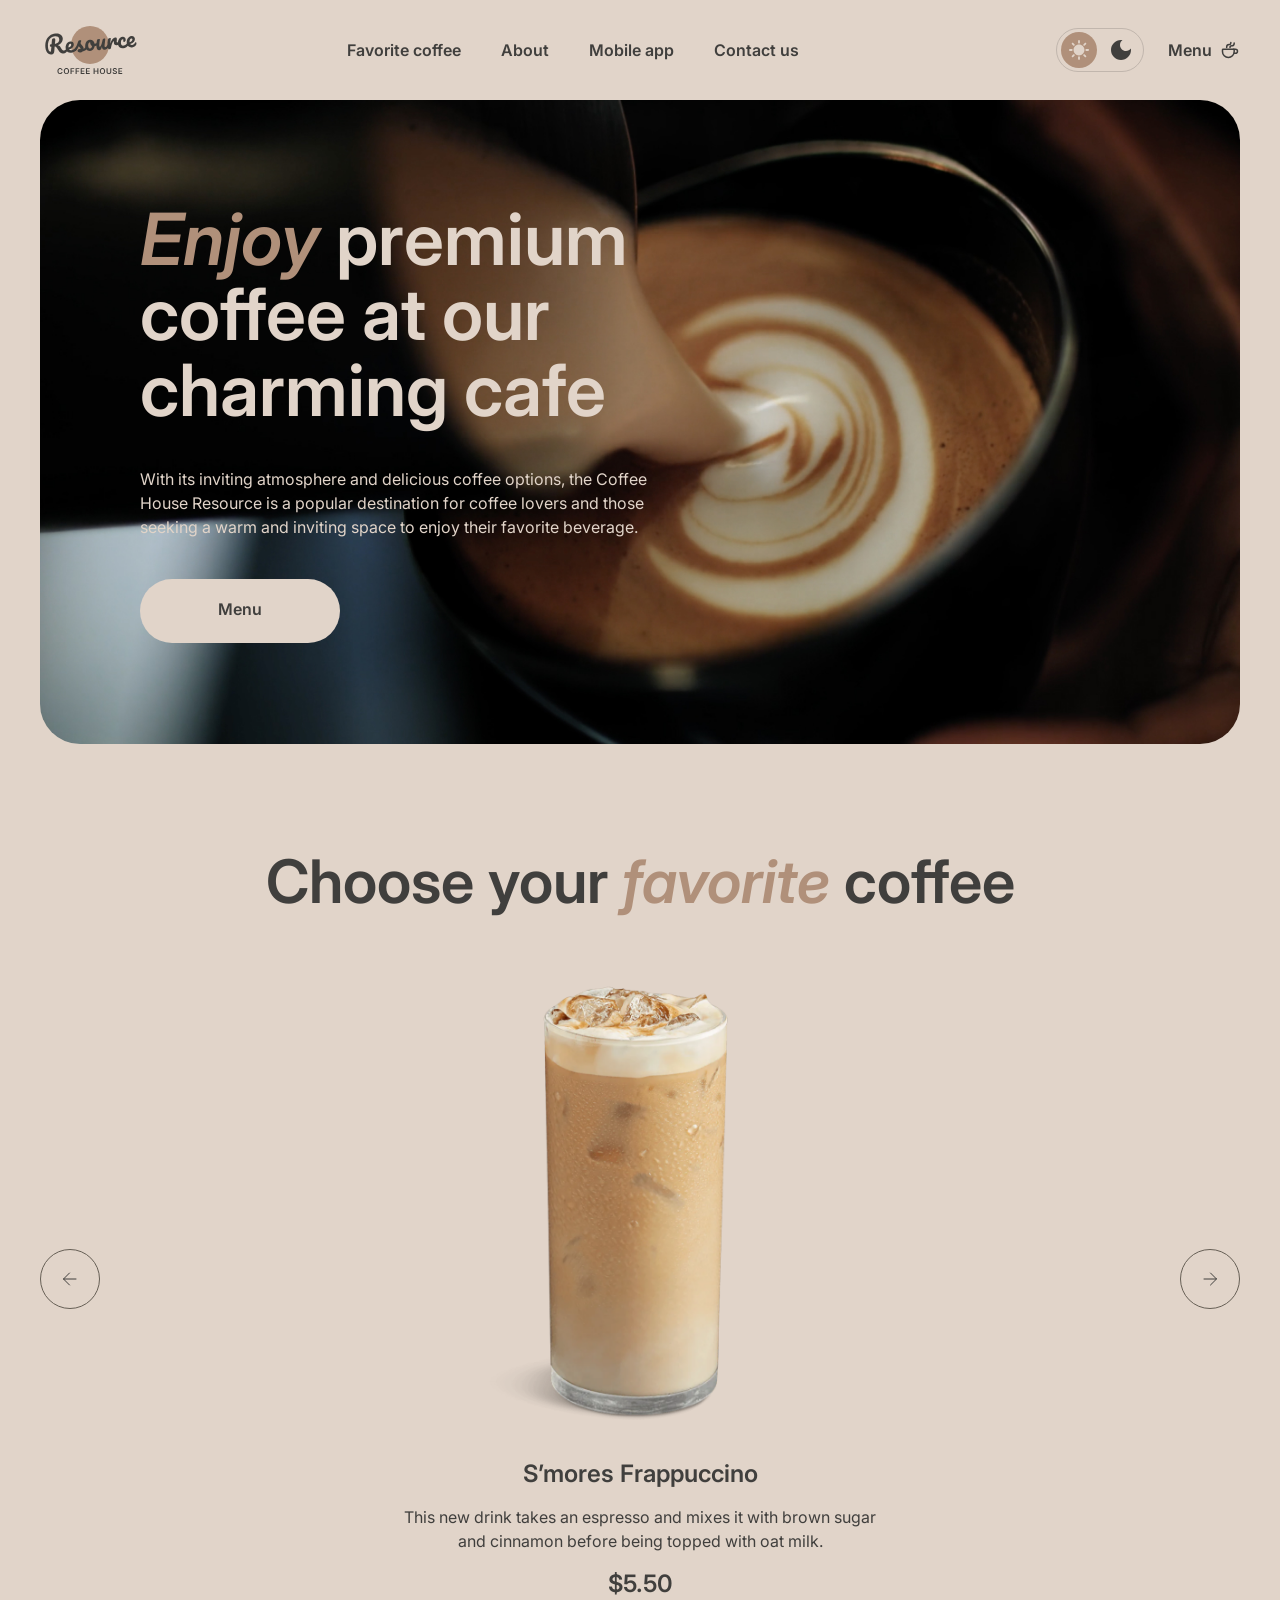
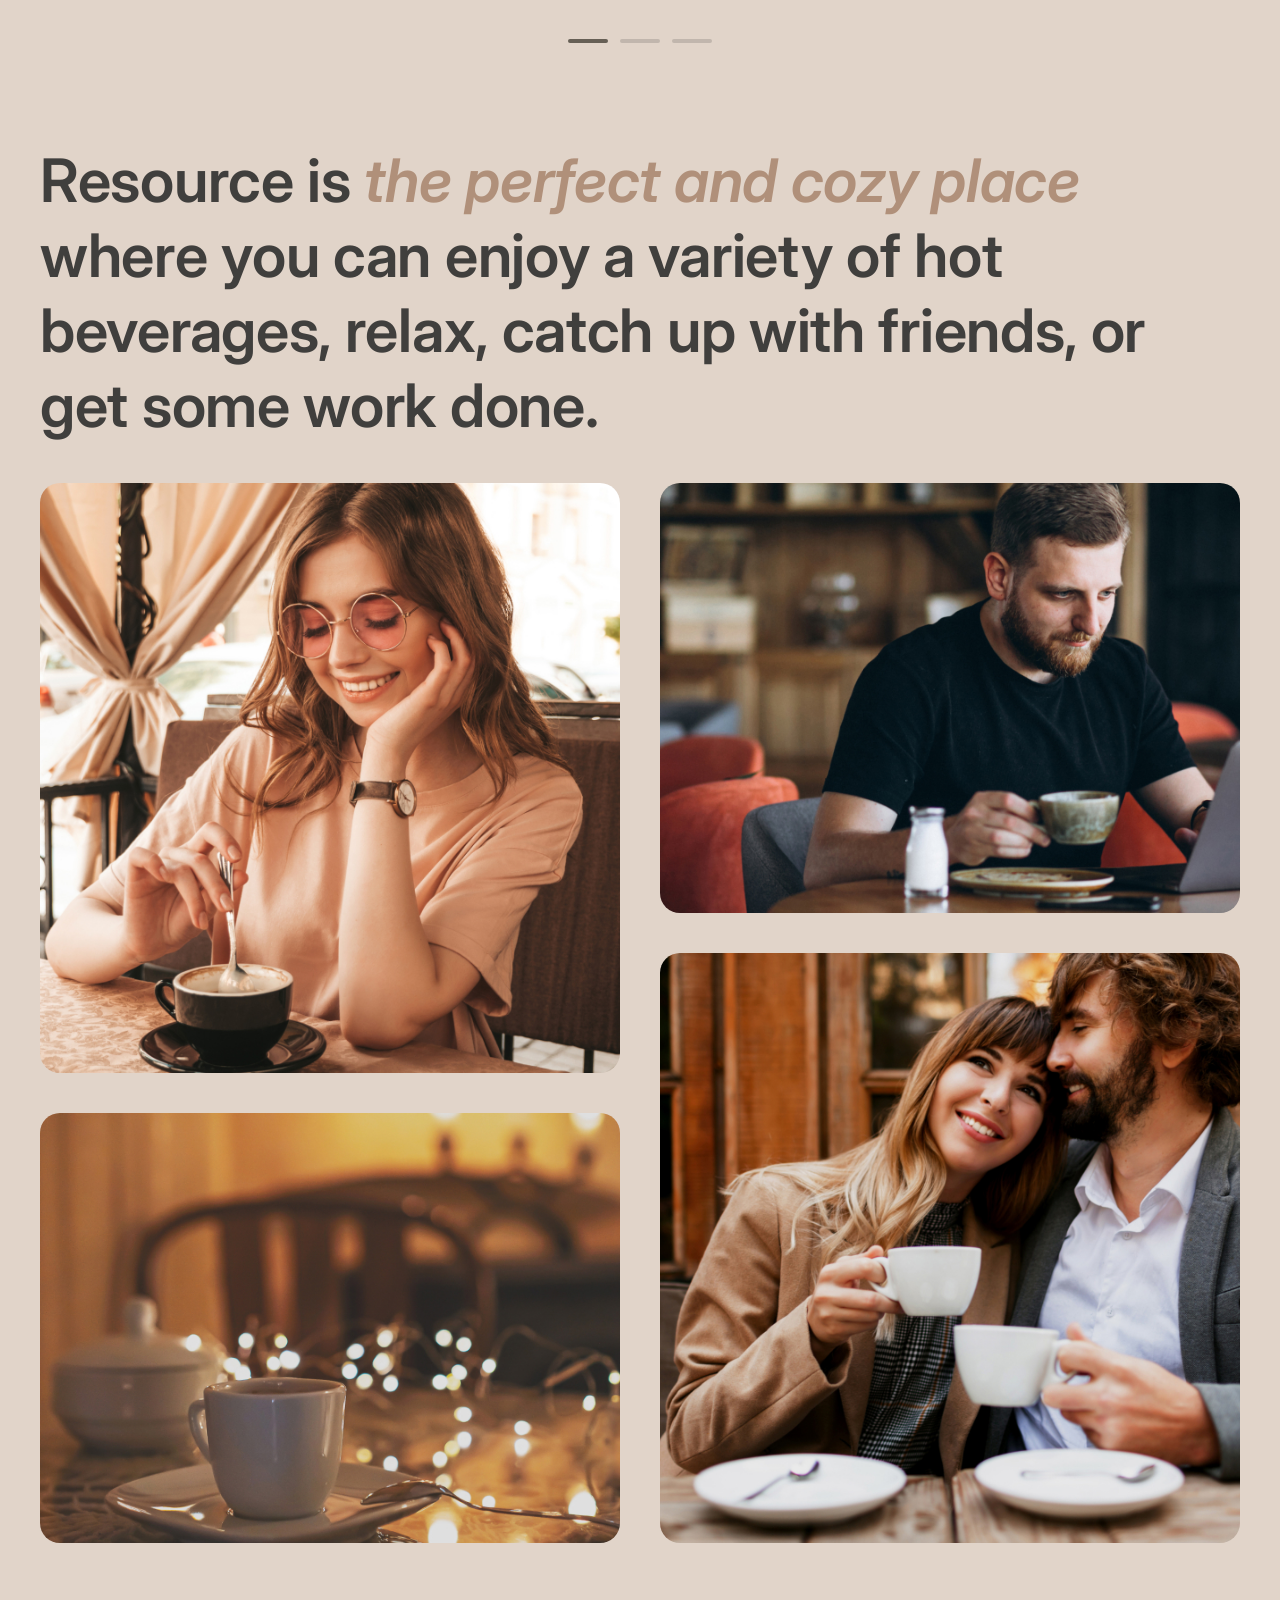
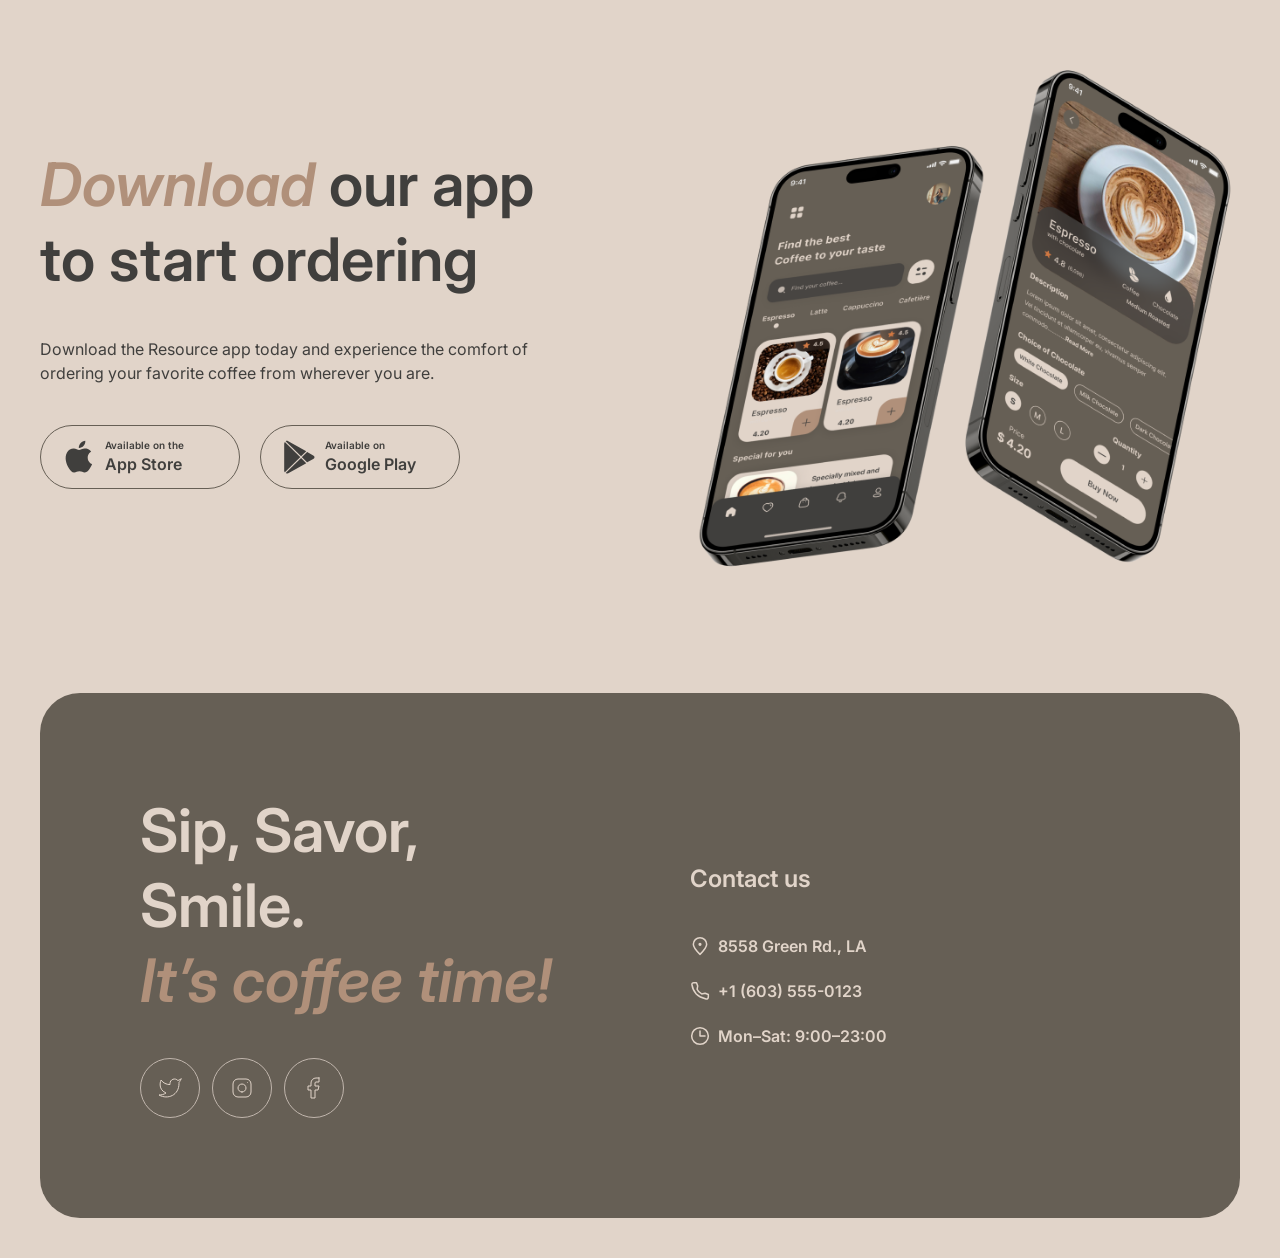
==== commit dd02a181: "Merge pull request #1 from al-lumiere/landing-page Coffee House — Part 1" ====
--- a/index.html
+++ b/index.html
@@ -24,7 +24,6 @@
     <script src="./js/components.js" defer></script>
     <script src="./js/theme.js" defer></script>
     <script src="./components/header/header.js" defer></script>
-    <script src="./js/slider.js" defer></script>
   </head>
 
   <body>
@@ -121,64 +120,66 @@
             </svg>
           </button>
 
-          <div class="sliderViewport">
-            <div class="sliderTrack">
-              <div class="slide">
-                <img
-                  class="slideImage"
-                  src="./assets/images/coffee-slider-1.png"
-                  alt="S’mores Frappuccino"
-                />
-
-                <div class="slideInfo">
-                  <h3 class="heading-3">S’mores Frappuccino</h3>
-
-                  <p class="text-medium">
-                    This new drink takes an espresso and mixes it with brown
-                    sugar and cinnamon before being topped with oat milk.
-                  </p>
-
-                  <p class="heading-3">$5.50</p>
-                </div>
-              </div>
-
-              <div class="slide">
-                <img
-                  class="slideImage"
-                  src="./assets/images/coffee-slider-2.png"
-                  alt="Caramel Macchiato"
-                />
-
-                <div class="slideInfo">
-                  <h3 class="heading-3">Caramel Macchiato</h3>
-
-                  <p class="text-medium">
-                    Fragrant and unique classic espresso with rich
-                    caramel-peanut syrup, with cream under whipped thick foam.
-                  </p>
-
-                  <p class="heading-3">$5.00</p>
-                </div>
-              </div>
-
-              <div class="slide">
-                <img
-                  class="slideImage"
-                  src="./assets/images/coffee-slider-3.png"
-                  alt="Ice coffee"
-                />
-
-                <div class="slideInfo">
-                  <h3 class="heading-3">Ice coffee</h3>
-
-                  <p class="text-medium">
-                    A popular summer drink that tones and invigorates. Prepared
-                    from coffee, milk and ice.
-                  </p>
-
-                  <p class="heading-3">$4.50</p>
-                </div>
-              </div>
+          <!-- Slide 1 -->
+
+          <div class="slide">
+            <img
+              class="slideImage"
+              src="./assets/images/coffee-slider-1.png"
+              alt="S’mores Frappuccino"
+            />
+
+            <div class="slideInfo">
+              <h3 class="heading-3">S’mores Frappuccino</h3>
+
+              <p class="text-medium">
+                This new drink takes an espresso and mixes it with brown sugar
+                and cinnamon before being topped with oat milk.
+              </p>
+
+              <p class="heading-3">$5.50</p>
+            </div>
+          </div>
+
+          <!-- Slide 2 -->
+
+          <div class="slide" hidden>
+            <img
+              class="slideImage"
+              src="./assets/images/coffee-slider-2.png"
+              alt="Caramel Macchiato"
+            />
+
+            <div class="slideInfo">
+              <h3 class="heading-3">Caramel Macchiato</h3>
+
+              <p class="text-medium">
+                Fragrant and unique classic espresso with rich caramel-peanut
+                syrup, with cream under whipped thick foam.
+              </p>
+
+              <p class="heading-3">$5.00</p>
+            </div>
+          </div>
+
+          <!-- Slide 3 -->
+
+          <div class="slide" hidden>
+            <img
+              class="slideImage"
+              src="./assets/images/coffee-slider-3.png"
+              alt="Ice coffee"
+            />
+
+            <div class="slideInfo">
+              <h3 class="heading-3">Ice coffee</h3>
+
+              <p class="text-medium">
+                A popular summer drink that tones and invigorates. Prepared from
+                coffee, milk and ice.
+              </p>
+
+              <p class="heading-3">$4.50</p>
             </div>
           </div>
 
@@ -203,25 +204,10 @@
           </button>
         </div>
 
-        <div class="sliderPagination" aria-label="Coffee slider pagination">
-          <button
-            class="paginationButton active"
-            type="button"
-            aria-label="Show slide 1"
-            aria-current="true"
-          ></button>
-
-          <button
-            class="paginationButton"
-            type="button"
-            aria-label="Show slide 2"
-          ></button>
-
-          <button
-            class="paginationButton"
-            type="button"
-            aria-label="Show slide 3"
-          ></button>
+        <div class="sliderPagination" aria-hidden="true">
+          <span class="active"></span>
+          <span></span>
+          <span></span>
         </div>
       </section>
 
--- a/components/header/header.css
+++ b/components/header/header.css
@@ -21,22 +21,18 @@
   }
 
   .navigation {
-    margin-left: 0;
+    margin-left: -50px;
     ul {
       display: flex;
       align-items: center;
-      gap: clamp(12px, 2.8vw, 40px);
-    }
-
-    a {
-      white-space: nowrap;
+      gap: 40px;
     }
   }
 
   .actions {
     display: flex;
     align-items: center;
-    gap: clamp(12px, 1.7vw, 24px);
+    gap: 24px;
   }
 
   .themeSwitch {
@@ -233,23 +229,14 @@
       z-index: 10;
       top: 100px;
       left: 0;
-      display: flex;
-      align-items: flex-start;
-      justify-content: center;
       width: 100%;
       height: calc(100dvh - 100px);
       padding: clamp(60px, 15dvh, 222px) var(--page-padding) 40px;
       box-sizing: border-box;
       background-color: var(--background-page);
+      align-items: flex-start;
+      justify-content: center;
       overflow-y: auto;
-      opacity: 0;
-      visibility: hidden;
-      pointer-events: none;
-      transform: translateY(-12px);
-      transition:
-        opacity 0.3s ease,
-        transform 0.3s ease,
-        visibility 0.3s ease;
 
       ul {
         display: flex;
@@ -281,21 +268,10 @@
 
     &.menuOpen {
       .mobileNavigation {
-        opacity: 1;
-        visibility: visible;
-        pointer-events: auto;
-        transform: translateY(0);
+        display: flex;
       }
 
       .burger {
-        span {
-          position: absolute;
-          width: 16px;
-          height: 1px;
-          background-color: var(--text-primary);
-          transition: transform 0.3s ease;
-        }
-
         span:first-child {
           transform: rotate(45deg);
         }
--- a/css/home.css
+++ b/css/home.css
@@ -104,24 +104,16 @@
     }
   }
 
-  .sliderViewport {
+  .slide {
+    display: flex;
+    flex-direction: column;
+    align-items: center;
+    gap: 20px;
     width: 480px;
-    overflow: hidden;
-  }
-
-  .sliderTrack {
-    display: flex;
-    transition: transform 0.4s ease;
-  }
-
-  .slide {
-    display: flex;
-    flex: 0 0 100%;
-    flex-direction: column;
-    align-items: center;
-    gap: 20px;
-    width: 100%;
-    min-width: 0;
+  }
+
+  .slide[hidden] {
+    display: none;
   }
 
   .slideImage {
@@ -143,21 +135,17 @@
     display: flex;
     gap: 12px;
 
-    .paginationButton {
+    span {
+      position: relative;
       width: 40px;
       height: 4px;
-
-      padding: 0;
-
+      overflow: hidden;
       background-color: var(--border-primary);
-
       border-radius: 100px;
-
-      transition: background-color 0.3s ease;
-
-      &.active {
-        background-color: var(--border-inverse);
-      }
+    }
+
+    .active {
+      background-color: var(--border-inverse);
     }
   }
 }
@@ -302,11 +290,6 @@
       gap: 12px;
     }
 
-    .sliderViewport {
-      width: 100%;
-      min-width: 0;
-    }
-
     .sliderButton {
       width: clamp(44px, 7.8125vw, 60px);
       height: clamp(44px, 7.8125vw, 60px);
@@ -408,10 +391,6 @@
       width: 100%;
     }
 
-    .sliderViewport {
-      width: 100%;
-    }
-
     .slideImage {
       width: 348px;
       height: 348px;
@@ -450,9 +429,3 @@
     }
   }
 }
-
-@media (prefers-reduced-motion: reduce) {
-  .sliderTrack {
-    transition: none;
-  }
-}
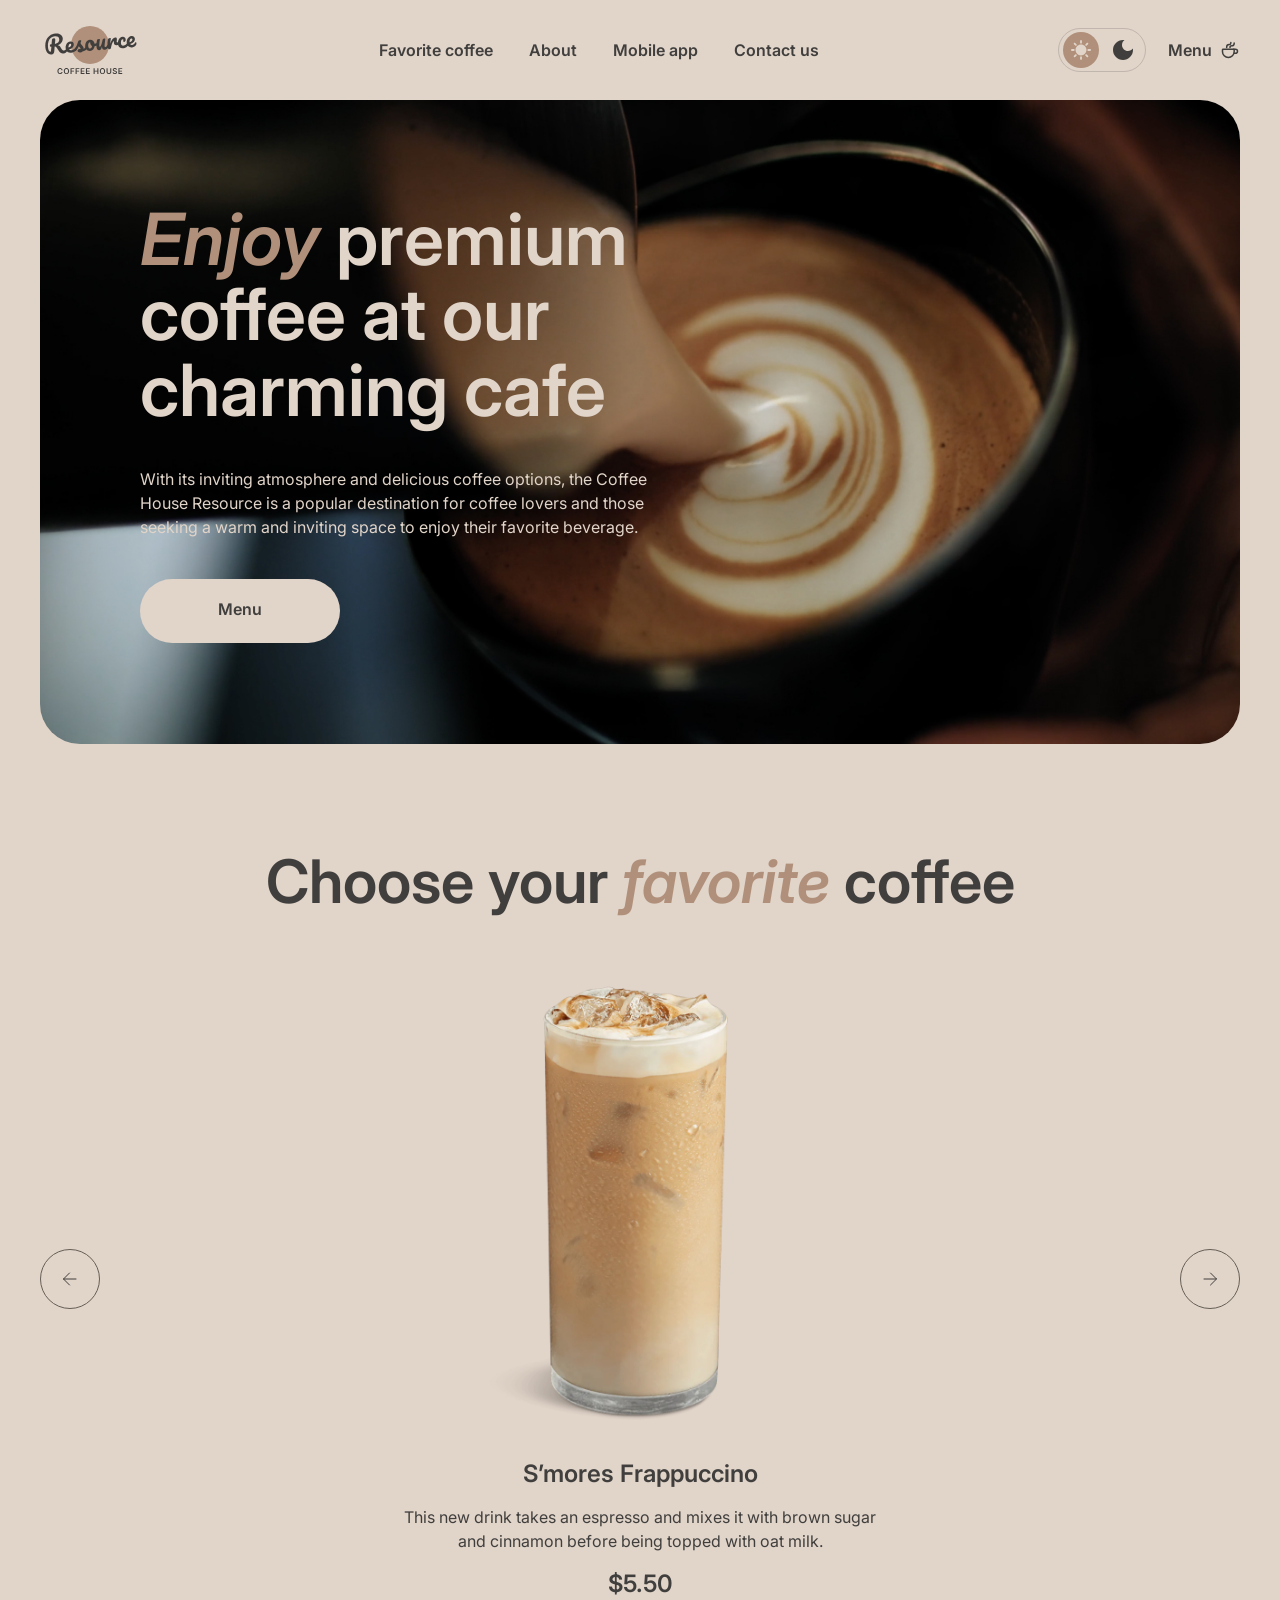
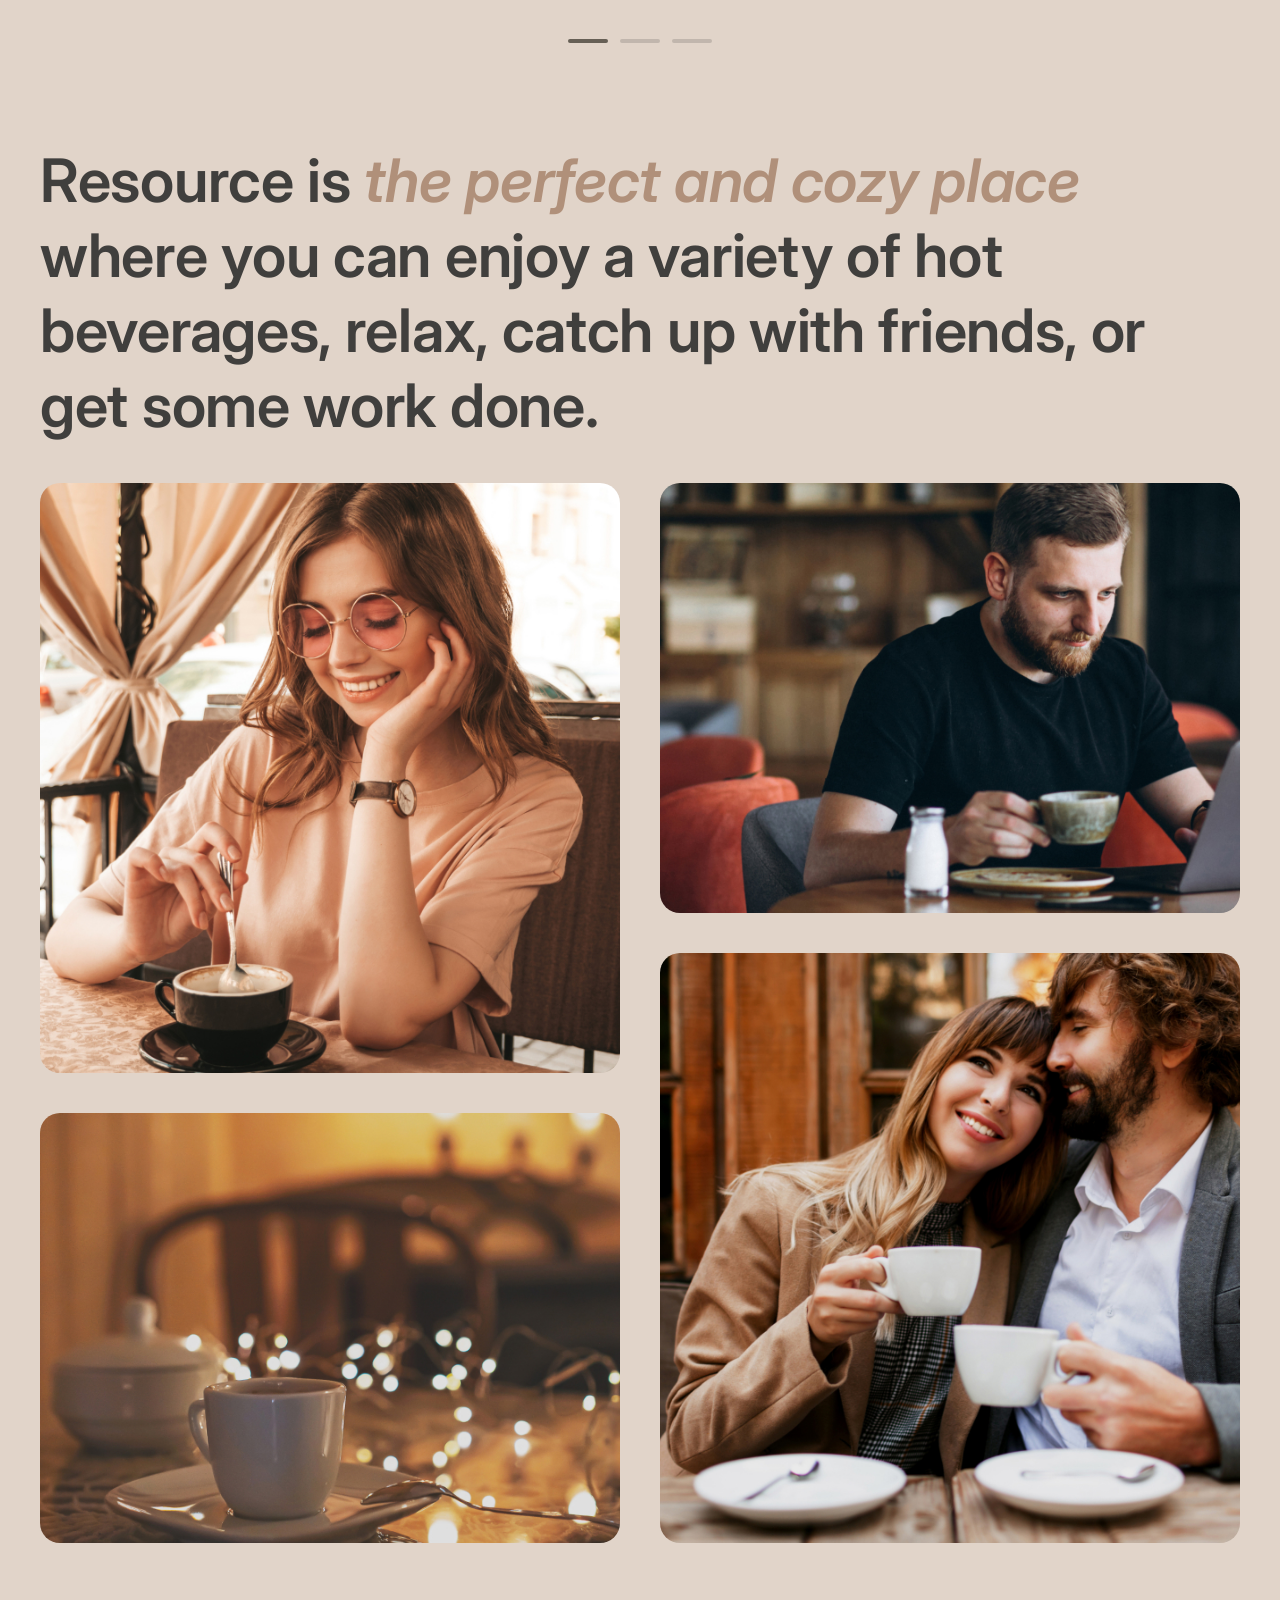
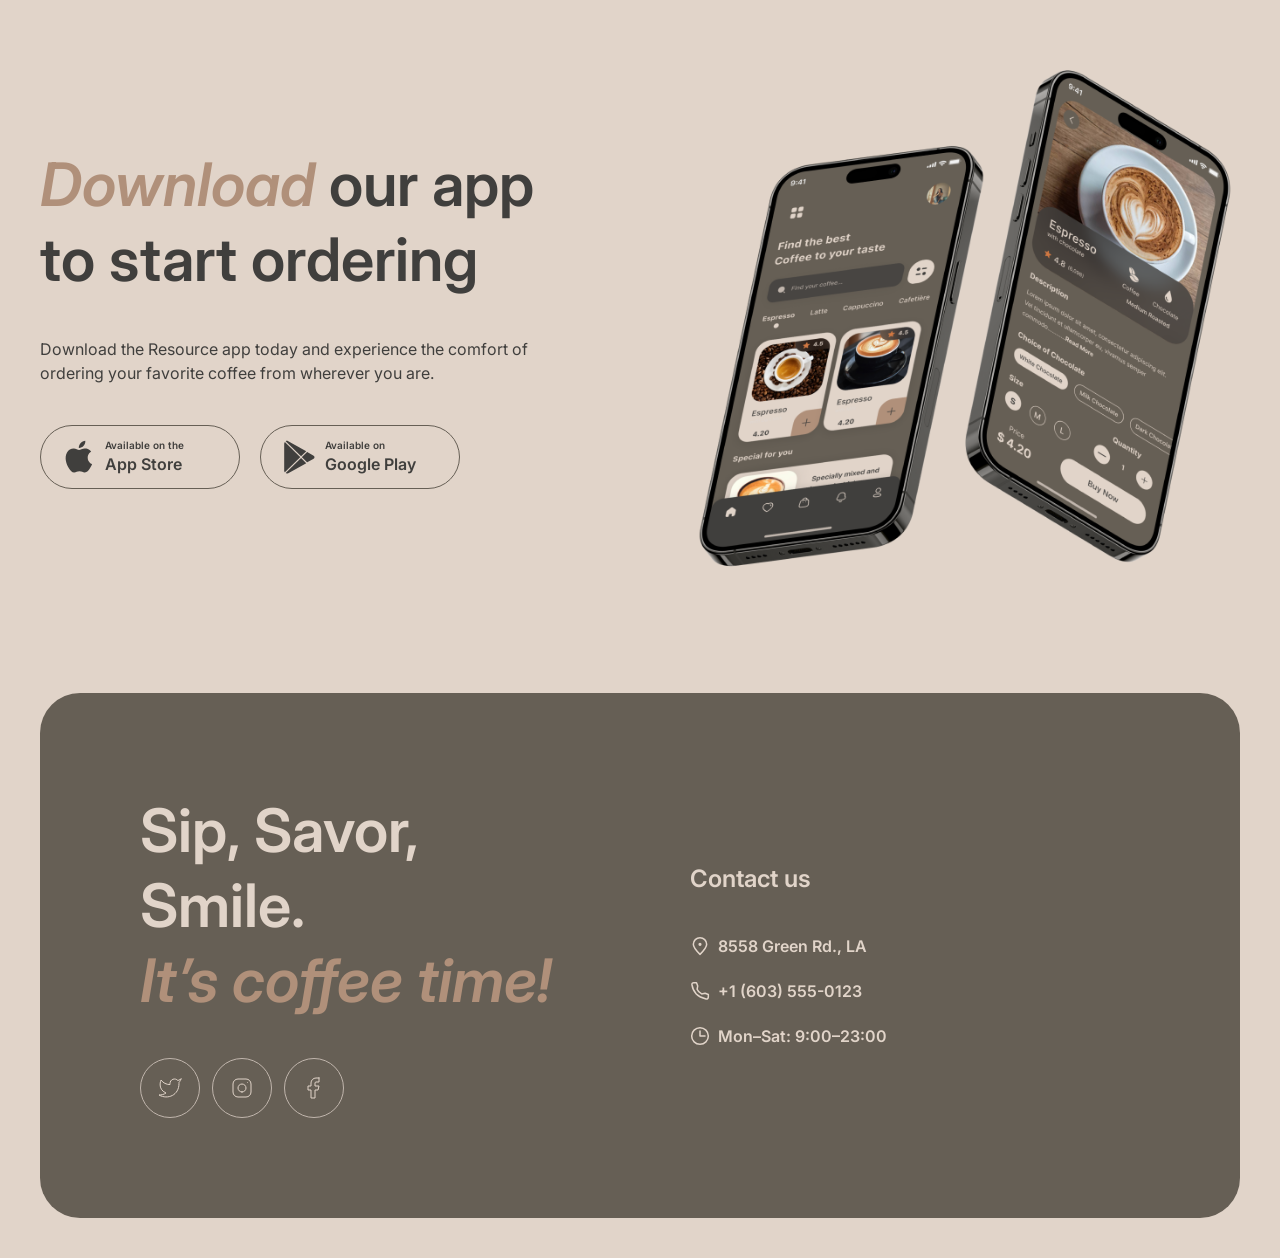
==== commit 7b25cb68: "Merge pull request #2 from al-lumiere/landing-page-part-2 Coffee House — Part 2" ====
--- a/index.html
+++ b/index.html
@@ -24,6 +24,7 @@
     <script src="./js/components.js" defer></script>
     <script src="./js/theme.js" defer></script>
     <script src="./components/header/header.js" defer></script>
+    <script src="./js/slider.js" defer></script>
   </head>
 
   <body>
@@ -120,66 +121,64 @@
             </svg>
           </button>
 
-          <!-- Slide 1 -->
-
-          <div class="slide">
-            <img
-              class="slideImage"
-              src="./assets/images/coffee-slider-1.png"
-              alt="S’mores Frappuccino"
-            />
-
-            <div class="slideInfo">
-              <h3 class="heading-3">S’mores Frappuccino</h3>
-
-              <p class="text-medium">
-                This new drink takes an espresso and mixes it with brown sugar
-                and cinnamon before being topped with oat milk.
-              </p>
-
-              <p class="heading-3">$5.50</p>
-            </div>
-          </div>
-
-          <!-- Slide 2 -->
-
-          <div class="slide" hidden>
-            <img
-              class="slideImage"
-              src="./assets/images/coffee-slider-2.png"
-              alt="Caramel Macchiato"
-            />
-
-            <div class="slideInfo">
-              <h3 class="heading-3">Caramel Macchiato</h3>
-
-              <p class="text-medium">
-                Fragrant and unique classic espresso with rich caramel-peanut
-                syrup, with cream under whipped thick foam.
-              </p>
-
-              <p class="heading-3">$5.00</p>
-            </div>
-          </div>
-
-          <!-- Slide 3 -->
-
-          <div class="slide" hidden>
-            <img
-              class="slideImage"
-              src="./assets/images/coffee-slider-3.png"
-              alt="Ice coffee"
-            />
-
-            <div class="slideInfo">
-              <h3 class="heading-3">Ice coffee</h3>
-
-              <p class="text-medium">
-                A popular summer drink that tones and invigorates. Prepared from
-                coffee, milk and ice.
-              </p>
-
-              <p class="heading-3">$4.50</p>
+          <div class="sliderViewport">
+            <div class="sliderTrack">
+              <div class="slide">
+                <img
+                  class="slideImage"
+                  src="./assets/images/coffee-slider-1.png"
+                  alt="S’mores Frappuccino"
+                />
+
+                <div class="slideInfo">
+                  <h3 class="heading-3">S’mores Frappuccino</h3>
+
+                  <p class="text-medium">
+                    This new drink takes an espresso and mixes it with brown
+                    sugar and cinnamon before being topped with oat milk.
+                  </p>
+
+                  <p class="heading-3">$5.50</p>
+                </div>
+              </div>
+
+              <div class="slide">
+                <img
+                  class="slideImage"
+                  src="./assets/images/coffee-slider-2.png"
+                  alt="Caramel Macchiato"
+                />
+
+                <div class="slideInfo">
+                  <h3 class="heading-3">Caramel Macchiato</h3>
+
+                  <p class="text-medium">
+                    Fragrant and unique classic espresso with rich
+                    caramel-peanut syrup, with cream under whipped thick foam.
+                  </p>
+
+                  <p class="heading-3">$5.00</p>
+                </div>
+              </div>
+
+              <div class="slide">
+                <img
+                  class="slideImage"
+                  src="./assets/images/coffee-slider-3.png"
+                  alt="Ice coffee"
+                />
+
+                <div class="slideInfo">
+                  <h3 class="heading-3">Ice coffee</h3>
+
+                  <p class="text-medium">
+                    A popular summer drink that tones and invigorates. Prepared
+                    from coffee, milk and ice.
+                  </p>
+
+                  <p class="heading-3">$4.50</p>
+                </div>
+              </div>
             </div>
           </div>
 
@@ -204,10 +203,25 @@
           </button>
         </div>
 
-        <div class="sliderPagination" aria-hidden="true">
-          <span class="active"></span>
-          <span></span>
-          <span></span>
+        <div class="sliderPagination" aria-label="Coffee slider pagination" role="group">
+          <button
+            class="paginationButton active"
+            type="button"
+            aria-label="Show slide 1"
+            aria-current="true"
+          ></button>
+
+          <button
+            class="paginationButton"
+            type="button"
+            aria-label="Show slide 2"
+          ></button>
+
+          <button
+            class="paginationButton"
+            type="button"
+            aria-label="Show slide 3"
+          ></button>
         </div>
       </section>
 
--- a/css/global.css
+++ b/css/global.css
@@ -6,6 +6,7 @@
   --text-inverse: light-dark(#e1d4c9, #e1d4c9);
   --text-accent: light-dark(#b0907a, #b0907a);
   --background-page: light-dark(#e1d4c9, #292826);
+  --background-modal: light-dark(#e1d4c9, #403f3d);
   --background-container: light-dark(#665f55, #403f3d);
   --background-overlay: light-dark(
     rgba(64, 63, 61, 0.8),
@@ -43,15 +44,15 @@
   padding: 20px var(--page-padding) 40px;
 }
 
+@media (max-width: 768px) {
+  :root {
+    --page-padding: clamp(16px, 5.21vw, 40px);
+  }
+}
+
 @media (max-width: 380px) {
   :root {
     --page-padding: 16px;
-  }
-}
-
-@media (max-width: 768px) {
-  :root {
-    --page-padding: clamp(16px, 5.21vw, 40px);
   }
 }
 
--- a/components/header/header.css
+++ b/components/header/header.css
@@ -21,18 +21,22 @@
   }
 
   .navigation {
-    margin-left: -50px;
+    margin-left: 0;
     ul {
       display: flex;
       align-items: center;
-      gap: 40px;
+      gap: clamp(12px, 2.8vw, 40px);
+    }
+
+    a {
+      white-space: nowrap;
     }
   }
 
   .actions {
     display: flex;
     align-items: center;
-    gap: 24px;
+    gap: clamp(12px, 1.7vw, 24px);
   }
 
   .themeSwitch {
@@ -213,6 +217,7 @@
         width: 16px;
         height: 1px;
         background-color: var(--text-primary);
+        transition: transform 0.3s ease;
       }
 
       span:first-child {
@@ -229,14 +234,23 @@
       z-index: 10;
       top: 100px;
       left: 0;
+      display: flex;
+      align-items: flex-start;
+      justify-content: center;
       width: 100%;
       height: calc(100dvh - 100px);
       padding: clamp(60px, 15dvh, 222px) var(--page-padding) 40px;
       box-sizing: border-box;
       background-color: var(--background-page);
-      align-items: flex-start;
-      justify-content: center;
       overflow-y: auto;
+      opacity: 0;
+      visibility: hidden;
+      pointer-events: none;
+      transform: translateY(-12px);
+      transition:
+        opacity 0.3s ease,
+        transform 0.3s ease,
+        visibility 0.3s ease;
 
       ul {
         display: flex;
@@ -268,10 +282,20 @@
 
     &.menuOpen {
       .mobileNavigation {
-        display: flex;
+        opacity: 1;
+        visibility: visible;
+        pointer-events: auto;
+        transform: translateY(0);
       }
 
       .burger {
+        span {
+          position: absolute;
+          width: 16px;
+          height: 1px;
+          background-color: var(--text-primary);
+        }
+
         span:first-child {
           transform: rotate(45deg);
         }
--- a/css/home.css
+++ b/css/home.css
@@ -104,16 +104,24 @@
     }
   }
 
+  .sliderViewport {
+    width: 480px;
+    overflow: hidden;
+  }
+
+  .sliderTrack {
+    display: flex;
+    transition: transform 0.4s ease;
+  }
+
   .slide {
     display: flex;
+    flex: 0 0 100%;
     flex-direction: column;
     align-items: center;
     gap: 20px;
-    width: 480px;
-  }
-
-  .slide[hidden] {
-    display: none;
+    width: 100%;
+    min-width: 0;
   }
 
   .slideImage {
@@ -135,17 +143,21 @@
     display: flex;
     gap: 12px;
 
-    span {
-      position: relative;
+    .paginationButton {
       width: 40px;
       height: 4px;
-      overflow: hidden;
+
+      padding: 0;
+
       background-color: var(--border-primary);
+
       border-radius: 100px;
-    }
-
-    .active {
-      background-color: var(--border-inverse);
+
+      transition: background-color 0.3s ease;
+
+      &.active {
+        background-color: var(--border-inverse);
+      }
     }
   }
 }
@@ -290,6 +302,11 @@
       gap: 12px;
     }
 
+    .sliderViewport {
+      width: 100%;
+      min-width: 0;
+    }
+
     .sliderButton {
       width: clamp(44px, 7.8125vw, 60px);
       height: clamp(44px, 7.8125vw, 60px);
@@ -391,6 +408,10 @@
       width: 100%;
     }
 
+    .sliderViewport {
+      width: 100%;
+    }
+
     .slideImage {
       width: 348px;
       height: 348px;
@@ -429,3 +450,9 @@
     }
   }
 }
+
+@media (prefers-reduced-motion: reduce) {
+  .sliderTrack {
+    transition: none;
+  }
+}
